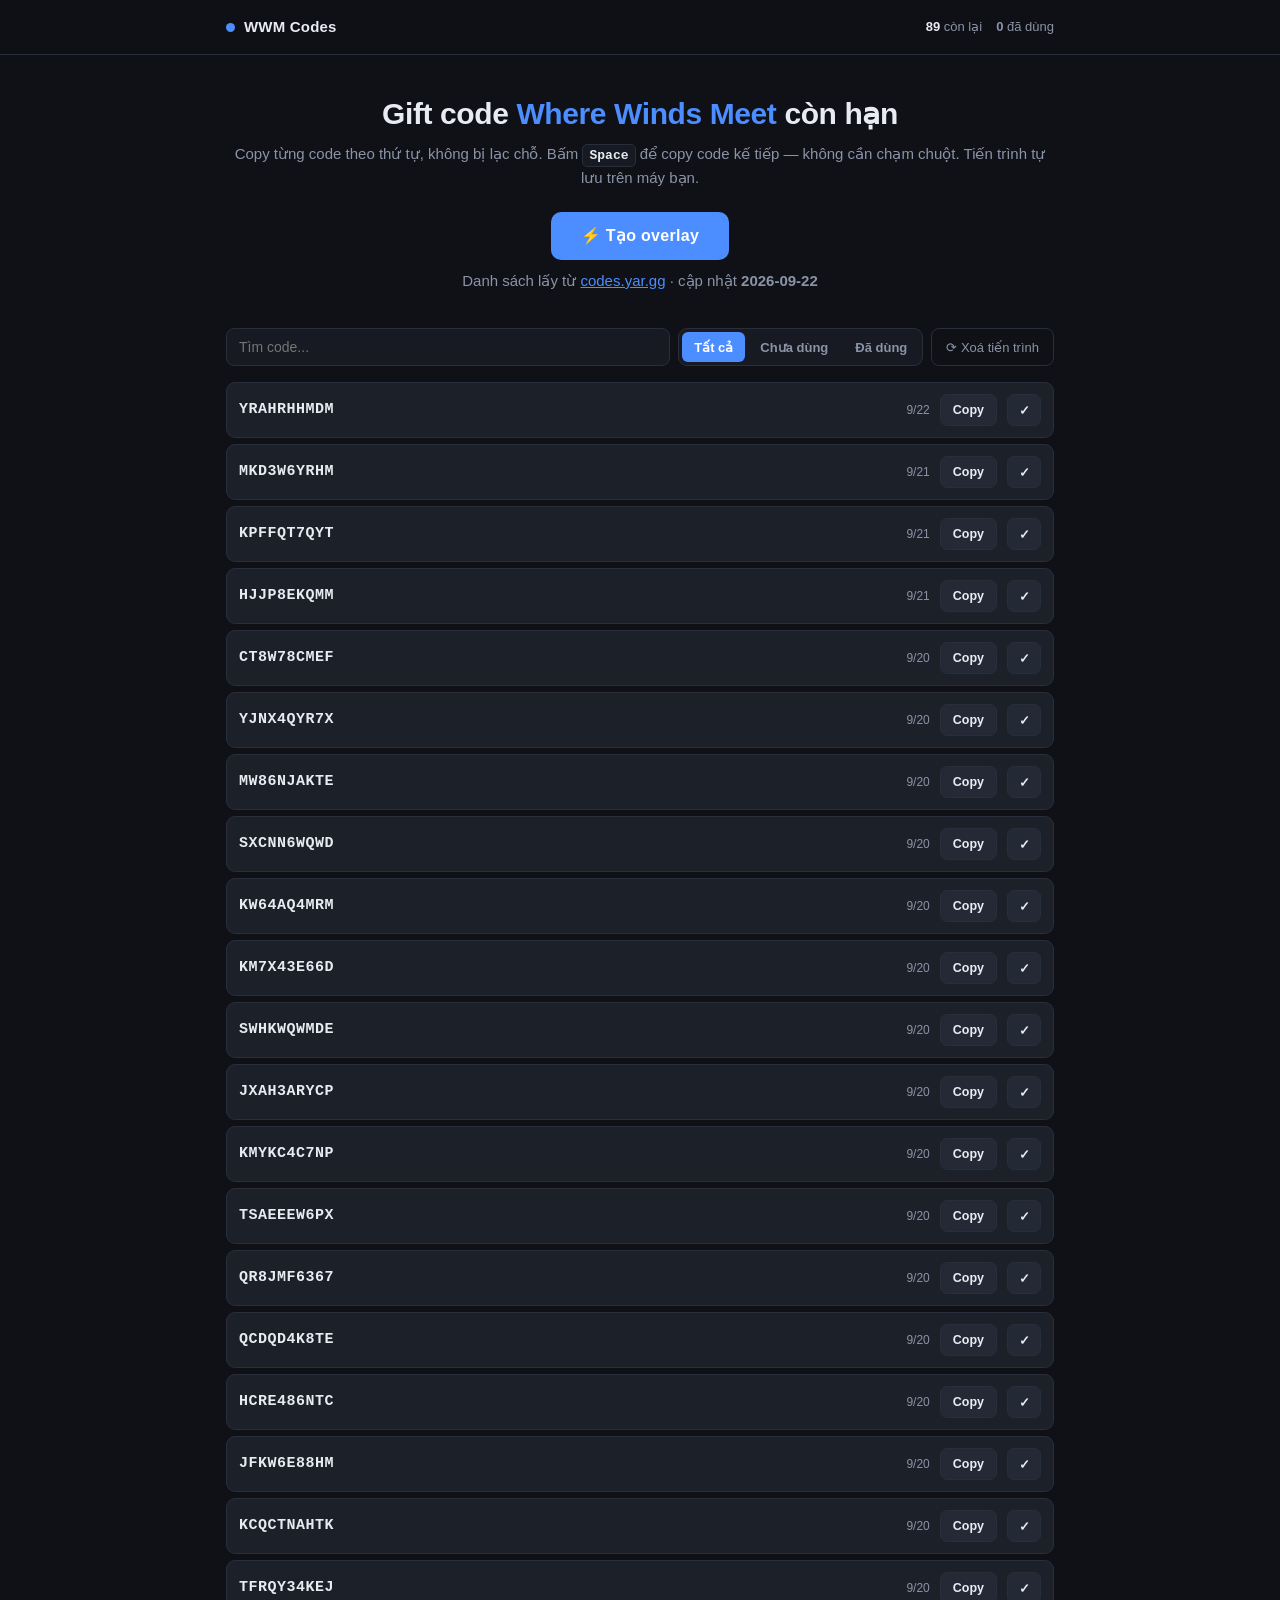
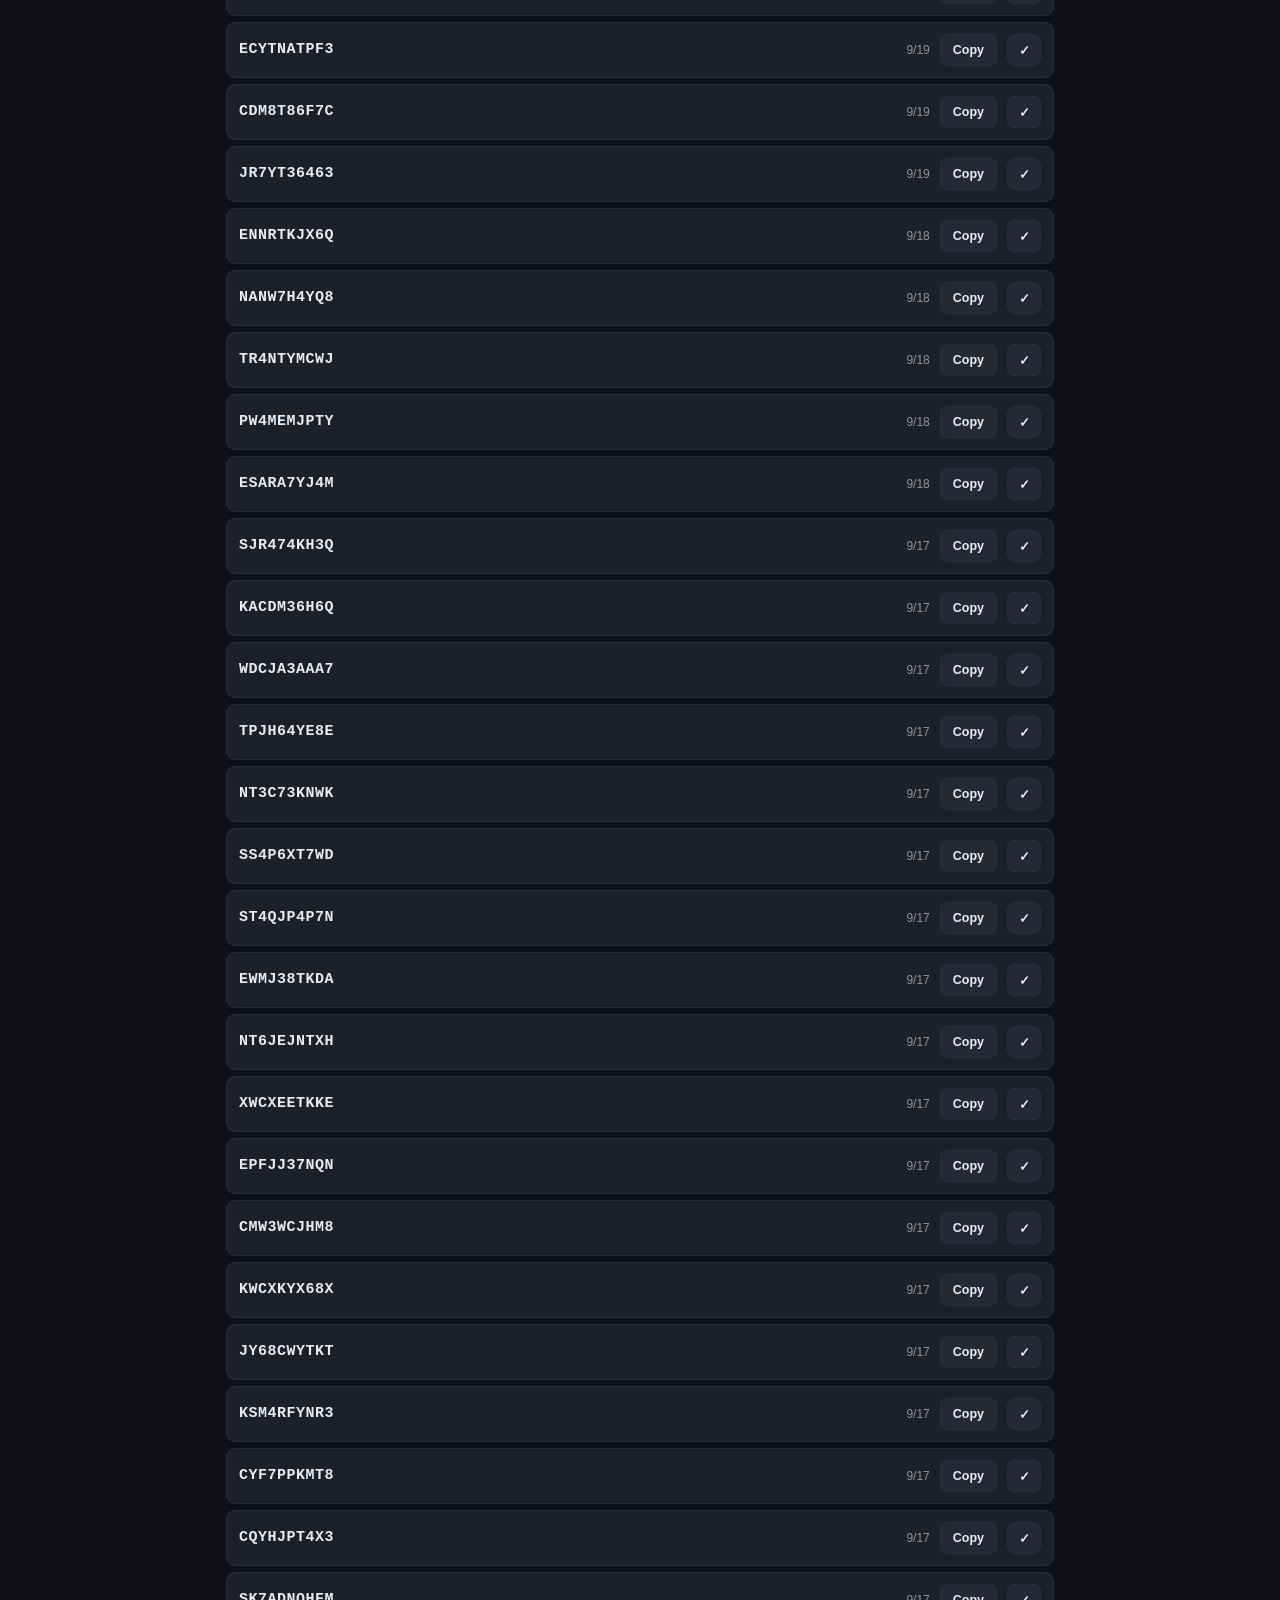
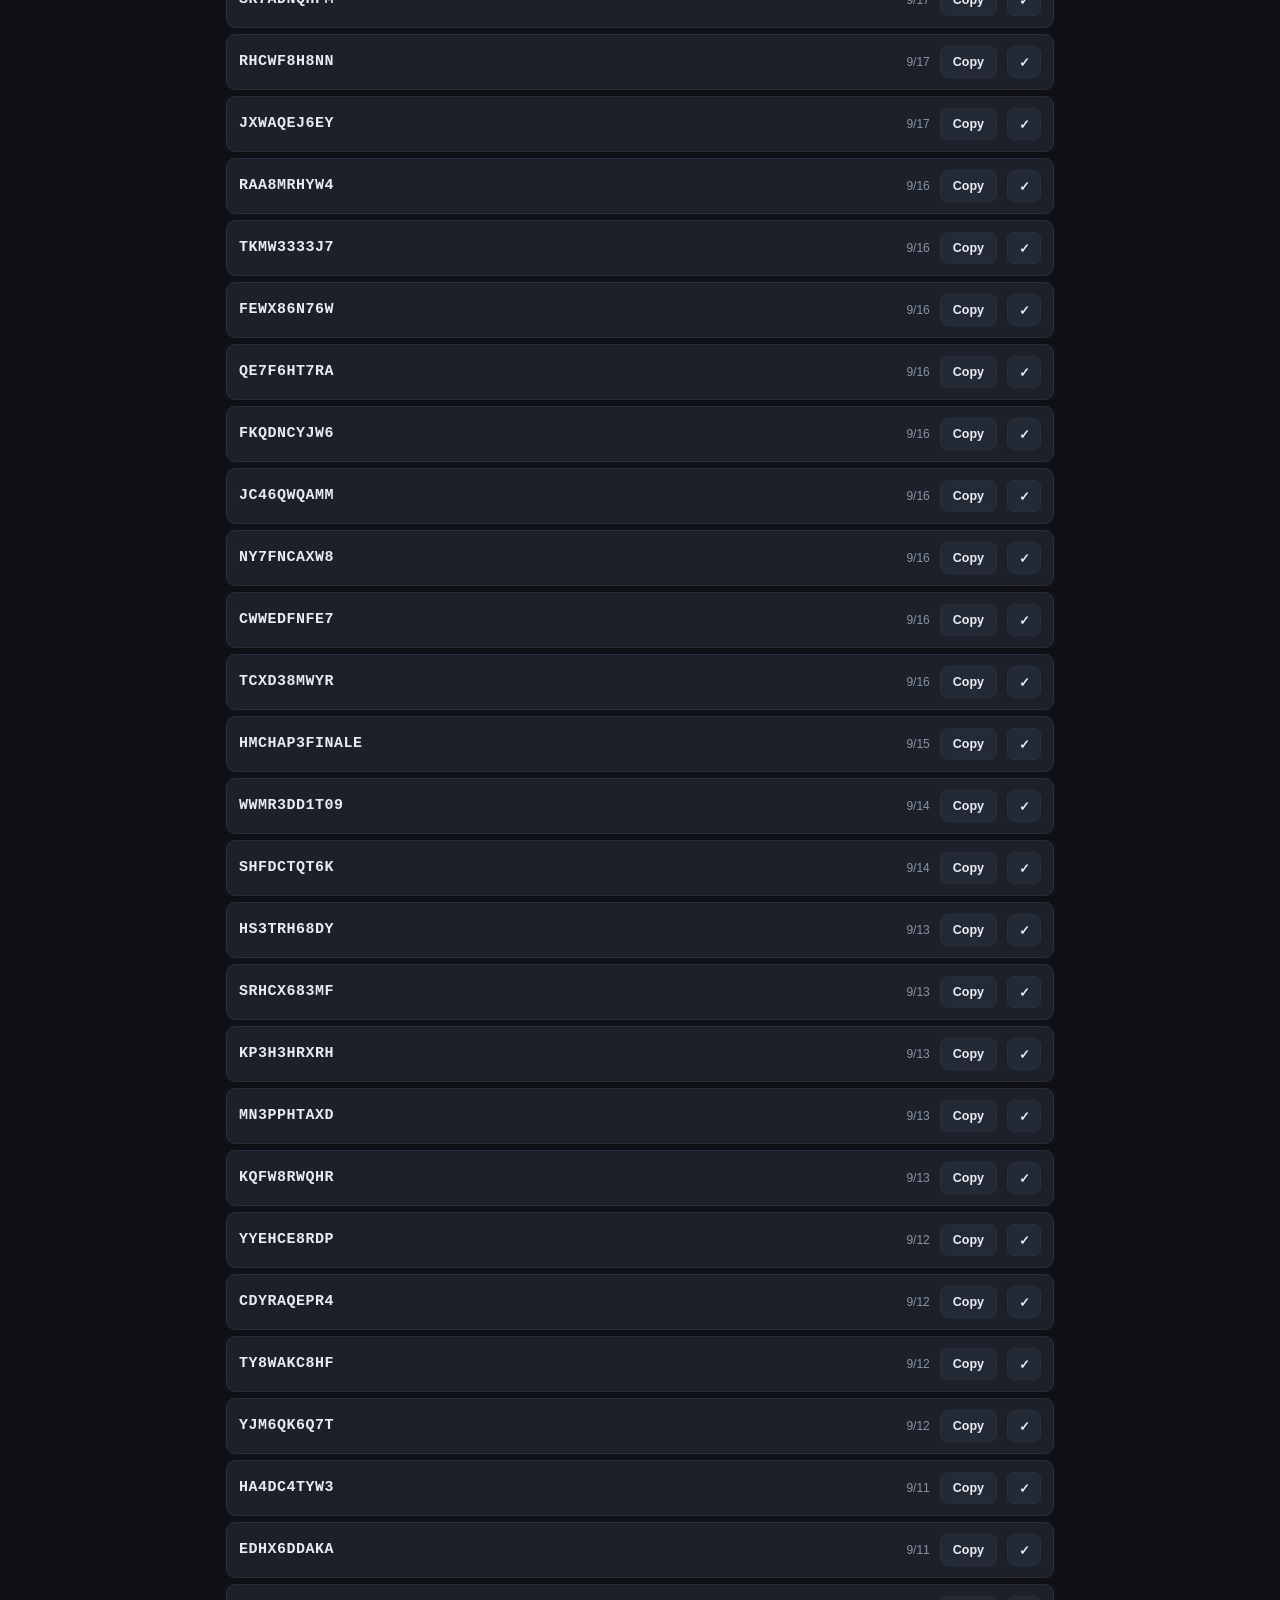
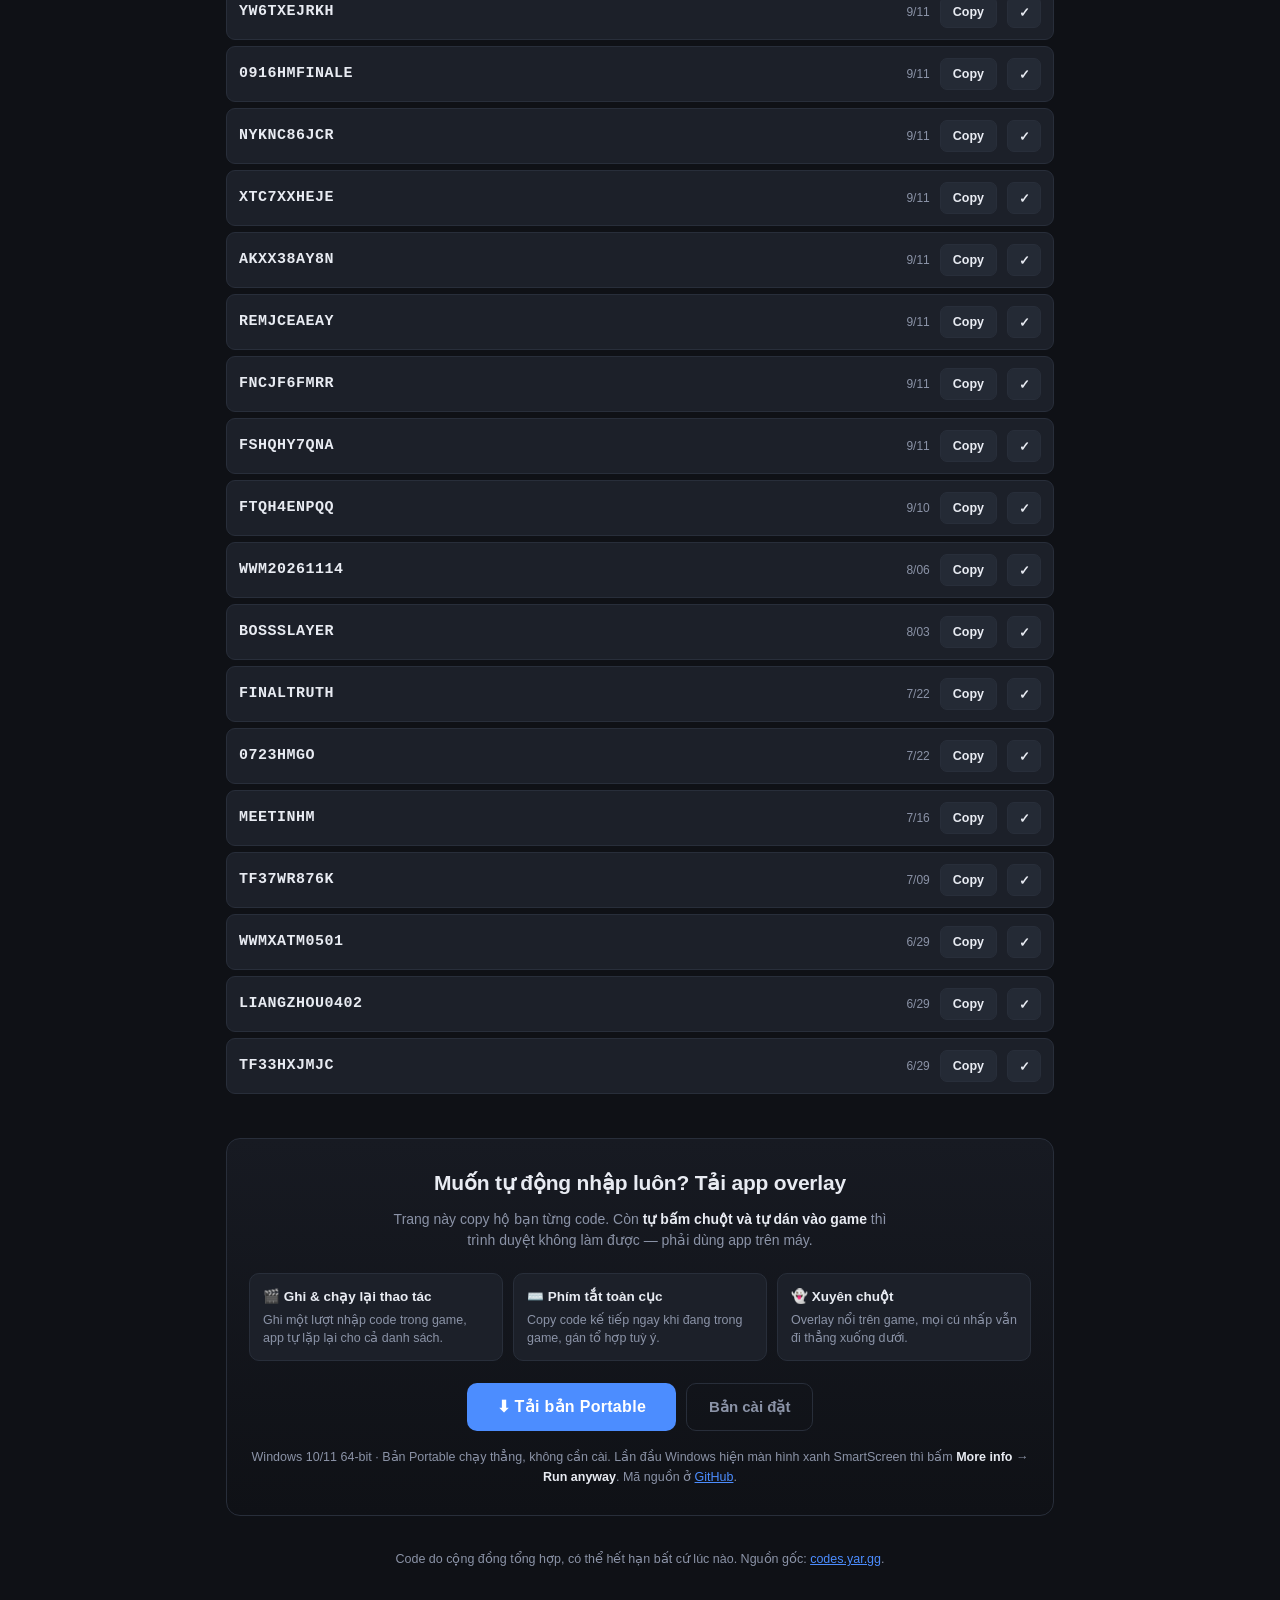
==== index.html @ d2bd4142 "Trang tra cuu gift code WWM + overlay copy tung code - Danh sach 89 code con han, tim kiem va loc th" ====
<!DOCTYPE html>
<html lang="vi">
<head>
<meta charset="UTF-8" />
<meta name="viewport" content="width=device-width, initial-scale=1" />
<title>WWM Codes — Gift code Where Winds Meet còn hạn</title>
<meta name="description" content="Danh sách gift code Where Winds Meet còn hạn. Copy từng code theo thứ tự bằng overlay, tự lưu tiến trình." />
<link rel="stylesheet" href="css/style.css" />
</head>
<body>

<header class="top">
  <div class="wrap top-in">
    <div class="brand">
      <span class="dot"></span>
      <b>WWM Codes</b>
    </div>
    <div class="top-right">
      <span class="stat"><b id="stat-left">0</b> còn lại</span>
      <span class="stat dim"><b id="stat-used">0</b> đã dùng</span>
    </div>
  </div>
</header>

<main class="wrap">

  <section class="hero">
    <h1>Gift code <span>Where Winds Meet</span> còn hạn</h1>
    <p>Copy từng code theo thứ tự, không bị lạc chỗ. Bấm <b class="kbd">Space</b> để copy code kế tiếp — không cần chạm chuột. Tiến trình tự lưu trên máy bạn.</p>
    <button id="btn-start" class="cta">⚡ Tạo overlay</button>
    <p class="src">
      Danh sách lấy từ <a href="https://codes.yar.gg/" target="_blank" rel="noopener noreferrer">codes.yar.gg</a>
      · cập nhật <b id="updated">—</b>
    </p>
  </section>

  <section class="toolbar">
    <input id="search" type="search" placeholder="Tìm code..." autocomplete="off" />
    <div class="tabs" id="tabs">
      <button class="tab on" data-f="all">Tất cả</button>
      <button class="tab" data-f="unused">Chưa dùng</button>
      <button class="tab" data-f="used">Đã dùng</button>
    </div>
    <button id="btn-reset" class="ghost">⟳ Xoá tiến trình</button>
  </section>

  <section id="list" class="list"></section>
  <p id="empty" class="empty hidden">Không có code nào khớp.</p>

  <section class="dl" id="download">
    <h2>Muốn tự động nhập luôn? Tải app overlay</h2>
    <p class="dl-lead">
      Trang này copy hộ bạn từng code. Còn <b>tự bấm chuột và tự dán vào game</b> thì trình duyệt
      không làm được — phải dùng app trên máy.
    </p>

    <div class="dl-grid">
      <div class="dl-feat">
        <b>🎬 Ghi &amp; chạy lại thao tác</b>
        <span>Ghi một lượt nhập code trong game, app tự lặp lại cho cả danh sách.</span>
      </div>
      <div class="dl-feat">
        <b>⌨️ Phím tắt toàn cục</b>
        <span>Copy code kế tiếp ngay khi đang trong game, gán tổ hợp tuỳ ý.</span>
      </div>
      <div class="dl-feat">
        <b>👻 Xuyên chuột</b>
        <span>Overlay nổi trên game, mọi cú nhấp vẫn đi thẳng xuống dưới.</span>
      </div>
    </div>

    <div class="dl-btns">
      <a class="cta" id="dl-portable" href="#" target="_blank" rel="noopener noreferrer">⬇ Tải bản Portable</a>
      <a class="ghost lg" id="dl-setup" href="#" target="_blank" rel="noopener noreferrer">Bản cài đặt</a>
    </div>

    <p class="dl-note">
      Windows 10/11 64-bit · Bản Portable chạy thẳng, không cần cài.
      Lần đầu Windows hiện màn hình xanh SmartScreen thì bấm <b>More info</b> → <b>Run anyway</b>.
      Mã nguồn ở <a id="dl-repo" href="#" target="_blank" rel="noopener noreferrer">GitHub</a>.
    </p>
  </section>

</main>

<footer class="foot wrap">
  <p>Code do cộng đồng tổng hợp, có thể hết hạn bất cứ lúc nào. Nguồn gốc:
    <a href="https://codes.yar.gg/" target="_blank" rel="noopener noreferrer">codes.yar.gg</a>.</p>
</footer>

<!-- Hộp chọn chế độ -->
<div id="picker" class="modal hidden">
  <div class="modal-box">
    <div class="modal-head">
      <b>Tạo overlay</b>
      <button class="x" data-close>✕</button>
    </div>
    <div class="modal-body">
      <button class="pick" id="pick-all">
        <b>Toàn bộ code còn hạn</b>
        <span>Nạp sẵn <i id="pick-n">0</i> code vào overlay, copy lần lượt từ trên xuống.</span>
      </button>
      <button class="pick" id="pick-manual">
        <b>Ô trống — tự nhập</b>
        <span>Dán danh sách code của riêng bạn, mỗi dòng một code.</span>
      </button>
    </div>
  </div>
</div>

<!-- Ô tự nhập -->
<div id="manual" class="modal hidden">
  <div class="modal-box">
    <div class="modal-head">
      <b>Tự nhập code</b>
      <button class="x" data-close>✕</button>
    </div>
    <div class="modal-body">
      <textarea id="manual-input" spellcheck="false"
        placeholder="Mỗi dòng một code.&#10;&#10;Ví dụ:&#10;ABCD1234&#10;WXYZ5678"></textarea>
      <div class="manual-bar">
        <span id="manual-count">0 code</span>
        <button id="manual-go" class="cta sm" disabled>Tạo overlay</button>
      </div>
    </div>
  </div>
</div>

<!-- OVERLAY -->
<div id="overlay" class="overlay hidden">
  <div class="ov-head">
    <span class="ov-title">Overlay</span>
    <span id="ov-progress" class="ov-prog">0 / 0</span>
    <button id="ov-min" class="x" title="Thu gọn">–</button>
    <button id="ov-close" class="x" title="Đóng">✕</button>
  </div>

  <div class="ov-body">
    <button id="ov-current" class="ov-current">
      <span id="ov-code">—</span>
      <small>Bấm để copy và sang code tiếp theo</small>
    </button>

    <div class="ov-track"><div id="ov-fill" class="ov-fill"></div></div>

    <div id="ov-list" class="ov-list"></div>

    <div id="ov-done" class="ov-done hidden">
      <div class="tick">✓</div>
      <b>XONG</b>
      <span>Đã copy hết tất cả các code</span>
    </div>

    <div class="ov-foot">
      <button id="ov-undo" class="ghost sm">↶ Hoàn tác</button>
      <button id="ov-restart" class="ghost sm">⟳ Làm lại</button>
    </div>

    <p class="ov-keys">
      <b>Space</b> copy &amp; sang code sau · <b id="k-undo">Ctrl+Z</b> hoàn tác · <b>Esc</b> đóng
    </p>
  </div>
</div>

<div id="toast" class="toast"></div>

<script src="js/codes-data.js"></script>
<script src="js/app.js"></script>
</body>
</html>
---- css/style.css ----
:root {
  --bg: #0f1116;
  --bg-soft: #171a22;
  --bg-row: #1c2029;
  --line: #282e3a;
  --fg: #e8ebf2;
  --fg-dim: #8b93a7;
  --accent: #4c8dff;
  --accent-soft: rgba(76, 141, 255, 0.15);
  --ok: #35d07f;
  --danger: #ff5f57;
  --radius: 10px;
}

* { box-sizing: border-box; margin: 0; padding: 0; }

body {
  background: var(--bg);
  color: var(--fg);
  font-family: -apple-system, BlinkMacSystemFont, "Segoe UI", Roboto, "Helvetica Neue", Arial, sans-serif;
  font-size: 15px;
  line-height: 1.5;
  -webkit-font-smoothing: antialiased;
  padding-bottom: 60px;
}

.wrap { width: 100%; max-width: 860px; margin: 0 auto; padding: 0 16px; }
.hidden { display: none !important; }
a { color: var(--accent); }

/* ---------- Thanh tren ---------- */

.top {
  position: sticky;
  top: 0;
  z-index: 20;
  background: rgba(15, 17, 22, 0.9);
  backdrop-filter: blur(10px);
  border-bottom: 1px solid var(--line);
}
.top-in { display: flex; align-items: center; justify-content: space-between; height: 54px; gap: 12px; }
.brand { display: flex; align-items: center; gap: 9px; font-size: 15px; letter-spacing: 0.2px; }
.dot { width: 9px; height: 9px; border-radius: 50%; background: var(--accent); flex: 0 0 auto; }
.top-right { display: flex; gap: 14px; font-size: 13px; color: var(--fg-dim); }
.stat b { color: var(--fg); font-variant-numeric: tabular-nums; }
.stat.dim b { color: var(--fg-dim); }

/* ---------- Hero ---------- */

.hero { padding: 40px 0 28px; text-align: center; }
.hero h1 { font-size: 30px; line-height: 1.25; font-weight: 700; letter-spacing: -0.4px; }
.hero h1 span { color: var(--accent); }
.hero p { color: var(--fg-dim); margin-top: 10px; font-size: 15px; }

.cta {
  margin-top: 22px;
  min-height: 48px;
  padding: 0 30px;
  border: none;
  border-radius: var(--radius);
  background: var(--accent);
  color: #fff;
  font-size: 16px;
  font-weight: 700;
  letter-spacing: 0.3px;
  cursor: pointer;
  transition: filter 0.15s ease, transform 0.1s ease;
}
.cta:hover:not(:disabled) { filter: brightness(1.12); }
.cta:active:not(:disabled) { transform: translateY(1px); }
.cta:disabled { background: #2a2f3d; color: #5c6478; cursor: not-allowed; }
.cta.sm { min-height: 38px; padding: 0 18px; font-size: 14px; margin-top: 0; }

.src { margin-top: 16px; font-size: 12.5px; color: var(--fg-dim); }
.src b { color: var(--fg-dim); font-weight: 600; }

/* ---------- Thanh cong cu ---------- */

.toolbar {
  display: flex;
  align-items: center;
  gap: 8px;
  flex-wrap: wrap;
  padding: 8px 0 16px;
}

#search {
  flex: 1 1 180px;
  min-height: 38px;
  padding: 0 12px;
  border: 1px solid var(--line);
  border-radius: 8px;
  background: var(--bg-soft);
  color: var(--fg);
  font-size: 14px;
  outline: none;
}
#search:focus { border-color: var(--accent); }

.tabs { display: flex; gap: 3px; padding: 3px; border: 1px solid var(--line); border-radius: 9px; background: var(--bg-soft); }
.tab {
  min-height: 30px;
  padding: 0 12px;
  border: none;
  border-radius: 6px;
  background: transparent;
  color: var(--fg-dim);
  font-size: 13px;
  font-weight: 600;
  cursor: pointer;
}
.tab:hover { color: var(--fg); }
.tab.on { background: var(--accent); color: #fff; }

button.ghost {
  min-height: 38px;
  padding: 0 14px;
  border: 1px solid var(--line);
  border-radius: 8px;
  background: transparent;
  color: var(--fg-dim);
  font-size: 13px;
  cursor: pointer;
}
button.ghost:hover:not(:disabled) { background: var(--bg-soft); color: var(--fg); }
button.ghost:disabled { opacity: 0.35; cursor: not-allowed; }
button.ghost.sm { min-height: 32px; font-size: 12.5px; flex: 1; }

/* ---------- Danh sach code ---------- */

.list { display: flex; flex-direction: column; gap: 6px; }

.item {
  display: flex;
  align-items: center;
  gap: 10px;
  padding: 11px 12px;
  border: 1px solid var(--line);
  border-radius: 9px;
  background: var(--bg-row);
  transition: border-color 0.15s ease, opacity 0.2s ease;
}
.item:hover { border-color: #3a4353; }
.item.used { opacity: 0.4; }

.item .code {
  flex: 1;
  min-width: 0;
  font-family: ui-monospace, "SF Mono", Menlo, Consolas, monospace;
  font-size: 15px;
  font-weight: 600;
  letter-spacing: 0.5px;
  word-break: break-all;
}
.item.used .code { text-decoration: line-through; }
.item .date { flex: 0 0 auto; font-size: 12px; color: var(--fg-dim); font-variant-numeric: tabular-nums; }

.item button {
  flex: 0 0 auto;
  min-height: 32px;
  padding: 0 12px;
  border: 1px solid var(--line);
  border-radius: 7px;
  background: #242a35;
  color: var(--fg);
  font-size: 12.5px;
  font-weight: 600;
  cursor: pointer;
}
.item button:hover { background: var(--accent); border-color: var(--accent); color: #fff; }
.item .mark { min-width: 34px; padding: 0 8px; }

.empty { text-align: center; color: var(--fg-dim); padding: 30px 0; font-size: 14px; }

.foot { padding: 34px 16px 0; text-align: center; font-size: 12.5px; color: var(--fg-dim); }

/* ---------- Modal ---------- */

.modal {
  position: fixed;
  inset: 0;
  z-index: 60;
  display: flex;
  align-items: center;
  justify-content: center;
  padding: 16px;
  background: rgba(6, 8, 12, 0.75);
}
.modal-box {
  width: 100%;
  max-width: 440px;
  border: 1px solid var(--line);
  border-radius: 12px;
  background: var(--bg-soft);
  box-shadow: 0 20px 50px rgba(0, 0, 0, 0.55);
  overflow: hidden;
}
.modal-head {
  display: flex;
  align-items: center;
  justify-content: space-between;
  padding: 13px 10px 13px 16px;
  border-bottom: 1px solid var(--line);
  font-size: 14px;
}
.modal-body { padding: 14px 16px 16px; display: flex; flex-direction: column; gap: 10px; }

.x {
  width: 30px; height: 30px;
  border: none; border-radius: 7px;
  background: transparent;
  color: var(--fg-dim);
  font-size: 14px;
  cursor: pointer;
}
.x:hover { background: #262b38; color: var(--fg); }

.pick {
  display: flex;
  flex-direction: column;
  gap: 4px;
  padding: 14px;
  border: 1px solid var(--line);
  border-radius: 10px;
  background: var(--bg-row);
  color: var(--fg);
  text-align: left;
  cursor: pointer;
}
.pick:hover { border-color: var(--accent); background: var(--accent-soft); }
.pick b { font-size: 15px; }
.pick span { font-size: 13px; color: var(--fg-dim); line-height: 1.45; }
.pick i { font-style: normal; color: var(--accent); font-weight: 700; }

#manual-input {
  width: 100%;
  min-height: 190px;
  resize: vertical;
  padding: 12px;
  border: 1px solid var(--line);
  border-radius: 9px;
  background: var(--bg);
  color: var(--fg);
  font-family: ui-monospace, "SF Mono", Menlo, Consolas, monospace;
  font-size: 14px;
  line-height: 1.6;
  outline: none;
}
#manual-input:focus { border-color: var(--accent); }
.manual-bar { display: flex; align-items: center; justify-content: space-between; gap: 10px; }
.manual-bar span { font-size: 13px; color: var(--fg-dim); font-variant-numeric: tabular-nums; }

/* ---------- Overlay ---------- */

.overlay {
  position: fixed;
  right: 16px;
  bottom: 16px;
  z-index: 70;
  width: 330px;
  max-width: calc(100vw - 32px);
  max-height: calc(100vh - 32px);
  display: flex;
  flex-direction: column;
  border: 1px solid #3a4353;
  border-radius: 12px;
  background: var(--bg-soft);
  box-shadow: 0 18px 44px rgba(0, 0, 0, 0.6);
  overflow: hidden;
}

.ov-head {
  flex: 0 0 auto;
  display: flex;
  align-items: center;
  gap: 8px;
  padding: 9px 6px 9px 14px;
  border-bottom: 1px solid var(--line);
  background: var(--bg-row);
}
.ov-title { font-size: 13px; font-weight: 700; letter-spacing: 0.3px; }
.ov-prog { flex: 1; text-align: right; font-size: 12px; color: var(--fg-dim); font-variant-numeric: tabular-nums; }

.ov-body { flex: 1; min-height: 0; display: flex; flex-direction: column; gap: 10px; padding: 12px; }
.overlay.mini .ov-body { display: none; }

.ov-current {
  flex: 0 0 auto;
  display: flex;
  flex-direction: column;
  align-items: center;
  gap: 5px;
  padding: 16px 12px;
  border: 1px solid var(--accent);
  border-radius: 10px;
  background: var(--accent-soft);
  color: var(--fg);
  cursor: pointer;
}
.ov-current:hover { background: rgba(76, 141, 255, 0.24); }
.ov-current span {
  font-family: ui-monospace, "SF Mono", Menlo, Consolas, monospace;
  font-size: 21px;
  font-weight: 700;
  letter-spacing: 1px;
  word-break: break-all;
  text-align: center;
}
.ov-current small { font-size: 11.5px; color: var(--fg-dim); }
.ov-current.flash { animation: flash 0.45s ease; }
@keyframes flash {
  0% { background: var(--ok); border-color: var(--ok); }
  100% { background: var(--accent-soft); border-color: var(--accent); }
}

.ov-track { flex: 0 0 auto; height: 3px; border-radius: 2px; background: var(--line); overflow: hidden; }
.ov-fill { height: 100%; width: 0; background: var(--accent); transition: width 0.25s ease; }

.ov-list {
  flex: 1;
  min-height: 60px;
  max-height: 210px;
  overflow-y: auto;
  display: flex;
  flex-direction: column;
  gap: 3px;
}
.ov-list::-webkit-scrollbar { width: 8px; }
.ov-list::-webkit-scrollbar-thumb { background: #2f3543; border-radius: 4px; }

.ov-row {
  display: flex;
  align-items: center;
  gap: 8px;
  padding: 6px 8px;
  border: 1px solid transparent;
  border-radius: 6px;
  background: var(--bg-row);
  font-family: ui-monospace, "SF Mono", Menlo, Consolas, monospace;
  font-size: 12px;
  cursor: pointer;
}
.ov-row .n { color: var(--fg-dim); min-width: 22px; text-align: right; font-size: 10.5px; }
.ov-row .t { flex: 1; min-width: 0; overflow: hidden; text-overflow: ellipsis; white-space: nowrap; }
.ov-row[data-s="next"] { border-color: var(--accent); background: var(--accent-soft); }
.ov-row[data-s="recent"] { opacity: 0.4; }
.ov-row[data-s="old"] { opacity: 0.15; }
.ov-row[data-s="recent"]:hover, .ov-row[data-s="old"]:hover { opacity: 0.85; }

.ov-done {
  flex: 0 0 auto;
  display: flex;
  flex-direction: column;
  align-items: center;
  gap: 3px;
  padding: 14px;
  border: 1px solid rgba(53, 208, 127, 0.4);
  border-radius: 10px;
  background: rgba(53, 208, 127, 0.1);
}
.ov-done .tick {
  width: 32px; height: 32px;
  display: grid; place-items: center;
  border-radius: 50%;
  background: var(--ok);
  color: #0d1117;
  font-size: 19px;
  font-weight: 800;
}
.ov-done b { color: var(--ok); font-size: 16px; letter-spacing: 2px; }
.ov-done span { font-size: 11.5px; color: var(--fg-dim); }

.ov-foot { flex: 0 0 auto; display: flex; gap: 6px; }

/* ---------- Toast ---------- */

.toast {
  position: fixed;
  left: 50%;
  bottom: 24px;
  transform: translate(-50%, 8px);
  z-index: 90;
  padding: 9px 16px;
  border-radius: 20px;
  background: var(--ok);
  color: #0d1117;
  font-size: 13px;
  font-weight: 700;
  opacity: 0;
  pointer-events: none;
  transition: opacity 0.18s ease, transform 0.18s ease;
  max-width: 80vw;
}
.toast.show { opacity: 1; transform: translate(-50%, 0); }

/* ---------- Man hinh hep ---------- */

@media (max-width: 600px) {
  .hero { padding: 30px 0 22px; }
  .hero h1 { font-size: 24px; }
  .toolbar { gap: 6px; }
  #search { flex: 1 1 100%; }
  #btn-reset { flex: 0 0 auto; }
  .tabs { flex: 1; }
  .tab { flex: 1; }
  .overlay { right: 8px; left: 8px; bottom: 8px; width: auto; }
  .item .date { display: none; }
}

/* ---------- Muc tai app ---------- */

.dl {
  margin-top: 44px;
  padding: 28px 22px;
  border: 1px solid var(--line);
  border-radius: 14px;
  background: linear-gradient(180deg, var(--bg-soft), var(--bg));
  text-align: center;
}
.dl h2 { font-size: 21px; font-weight: 700; letter-spacing: -0.2px; }
.dl-lead { margin: 10px auto 0; max-width: 520px; font-size: 14px; color: var(--fg-dim); }
.dl-lead b { color: var(--fg); }

.dl-grid {
  display: grid;
  grid-template-columns: repeat(auto-fit, minmax(190px, 1fr));
  gap: 10px;
  margin: 22px 0;
  text-align: left;
}
.dl-feat {
  display: flex;
  flex-direction: column;
  gap: 4px;
  padding: 13px;
  border: 1px solid var(--line);
  border-radius: 10px;
  background: var(--bg-row);
}
.dl-feat b { font-size: 13.5px; }
.dl-feat span { font-size: 12.5px; color: var(--fg-dim); line-height: 1.45; }

.dl-btns { display: flex; gap: 10px; justify-content: center; flex-wrap: wrap; }
.dl-btns .cta { margin-top: 0; display: inline-flex; align-items: center; text-decoration: none; }
a.ghost.lg {
  display: inline-flex;
  align-items: center;
  min-height: 48px;
  padding: 0 22px;
  border: 1px solid var(--line);
  border-radius: var(--radius);
  color: var(--fg-dim);
  font-size: 15px;
  font-weight: 600;
  text-decoration: none;
}
a.ghost.lg:hover { background: var(--bg-soft); color: var(--fg); }

.dl-note { margin-top: 16px; font-size: 12.5px; color: var(--fg-dim); line-height: 1.6; }
.dl-note b { color: var(--fg); font-weight: 600; }

@media (max-width: 600px) {
  .dl { padding: 22px 16px; }
  .dl h2 { font-size: 18px; }
  .dl-btns .cta, a.ghost.lg { width: 100%; justify-content: center; }
}

/* ---------- Goi y phim tat ---------- */

.ov-keys {
  flex: 0 0 auto;
  margin-top: 2px;
  text-align: center;
  font-size: 10.5px;
  line-height: 1.6;
  color: var(--fg-dim);
}
.ov-keys b {
  display: inline-block;
  padding: 1px 5px;
  margin: 0 1px;
  border: 1px solid var(--line);
  border-radius: 4px;
  background: var(--bg-row);
  color: var(--fg);
  font-family: ui-monospace, "SF Mono", Menlo, Consolas, monospace;
  font-size: 10px;
  font-weight: 600;
}

b.kbd {
  display: inline-block;
  padding: 1px 6px;
  border: 1px solid var(--line);
  border-radius: 5px;
  background: var(--bg-soft);
  color: var(--fg);
  font-family: ui-monospace, "SF Mono", Menlo, Consolas, monospace;
  font-size: 13px;
  font-weight: 600;
}
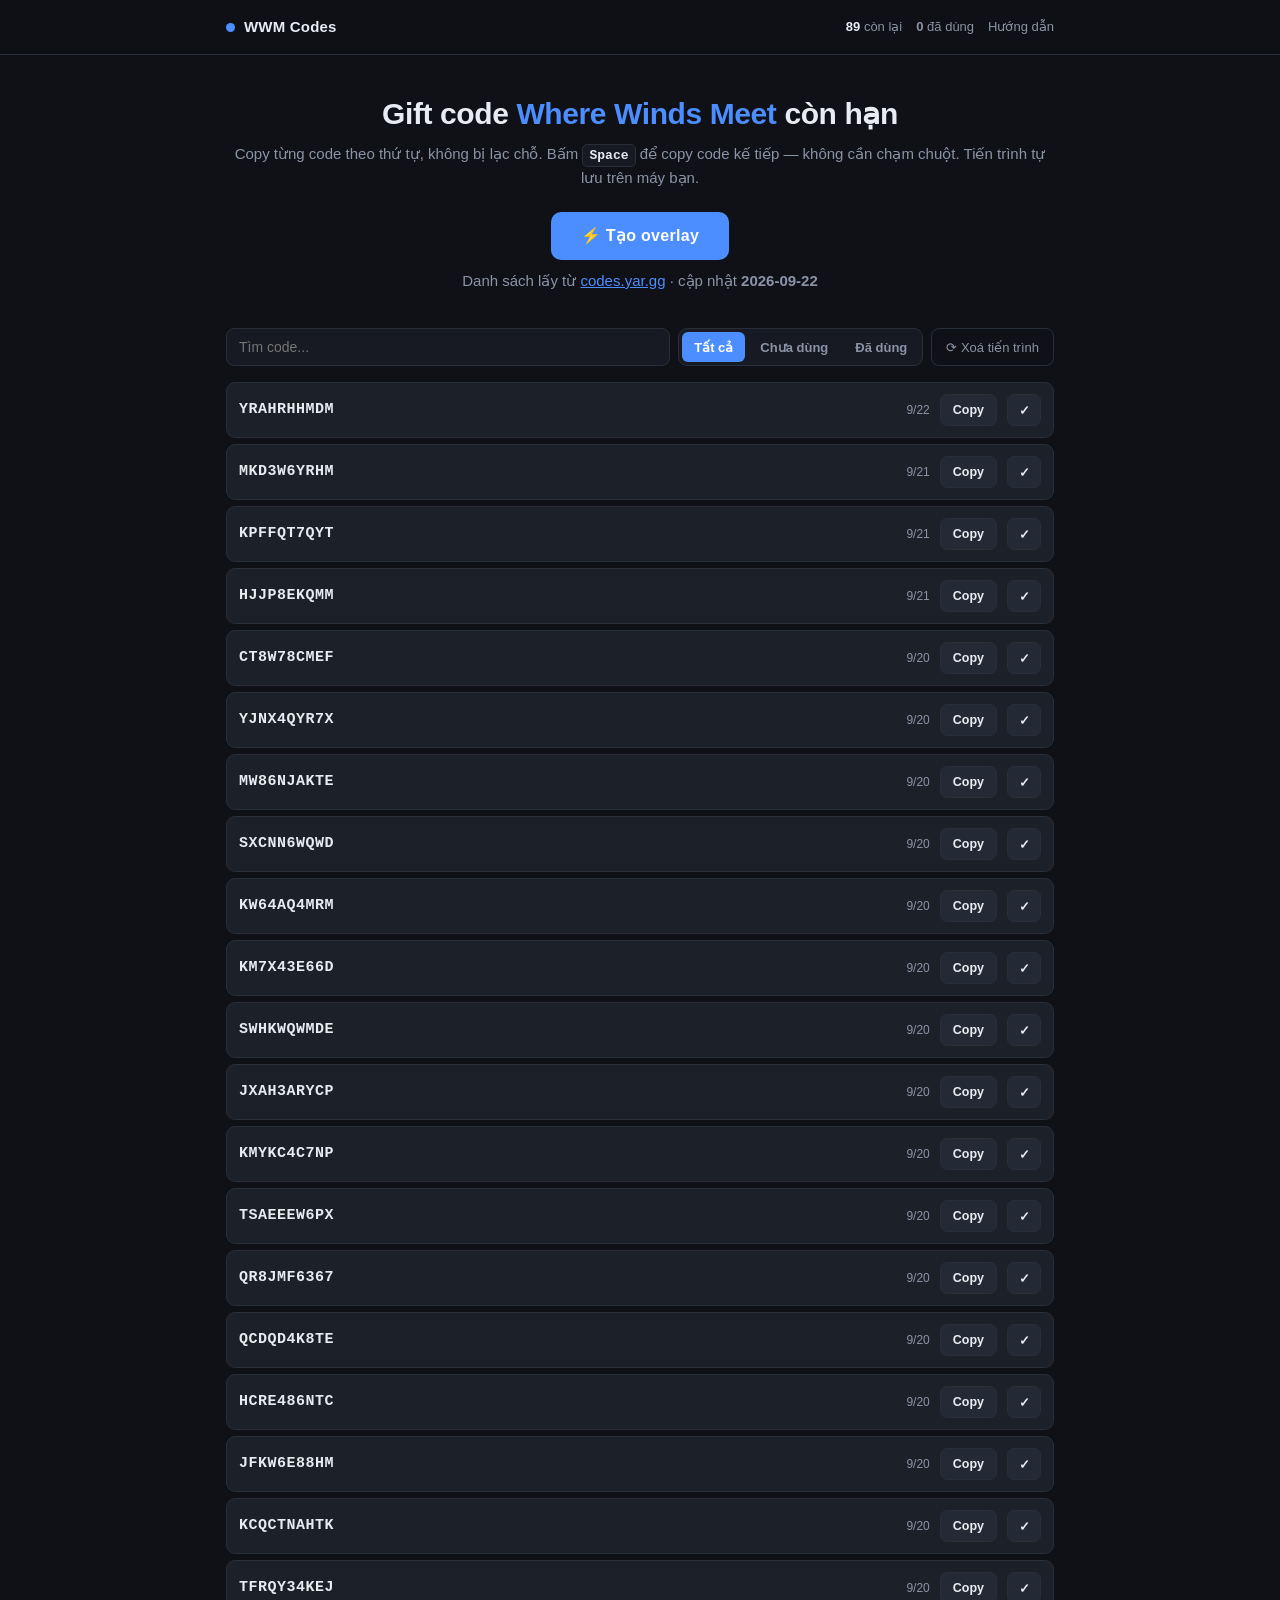
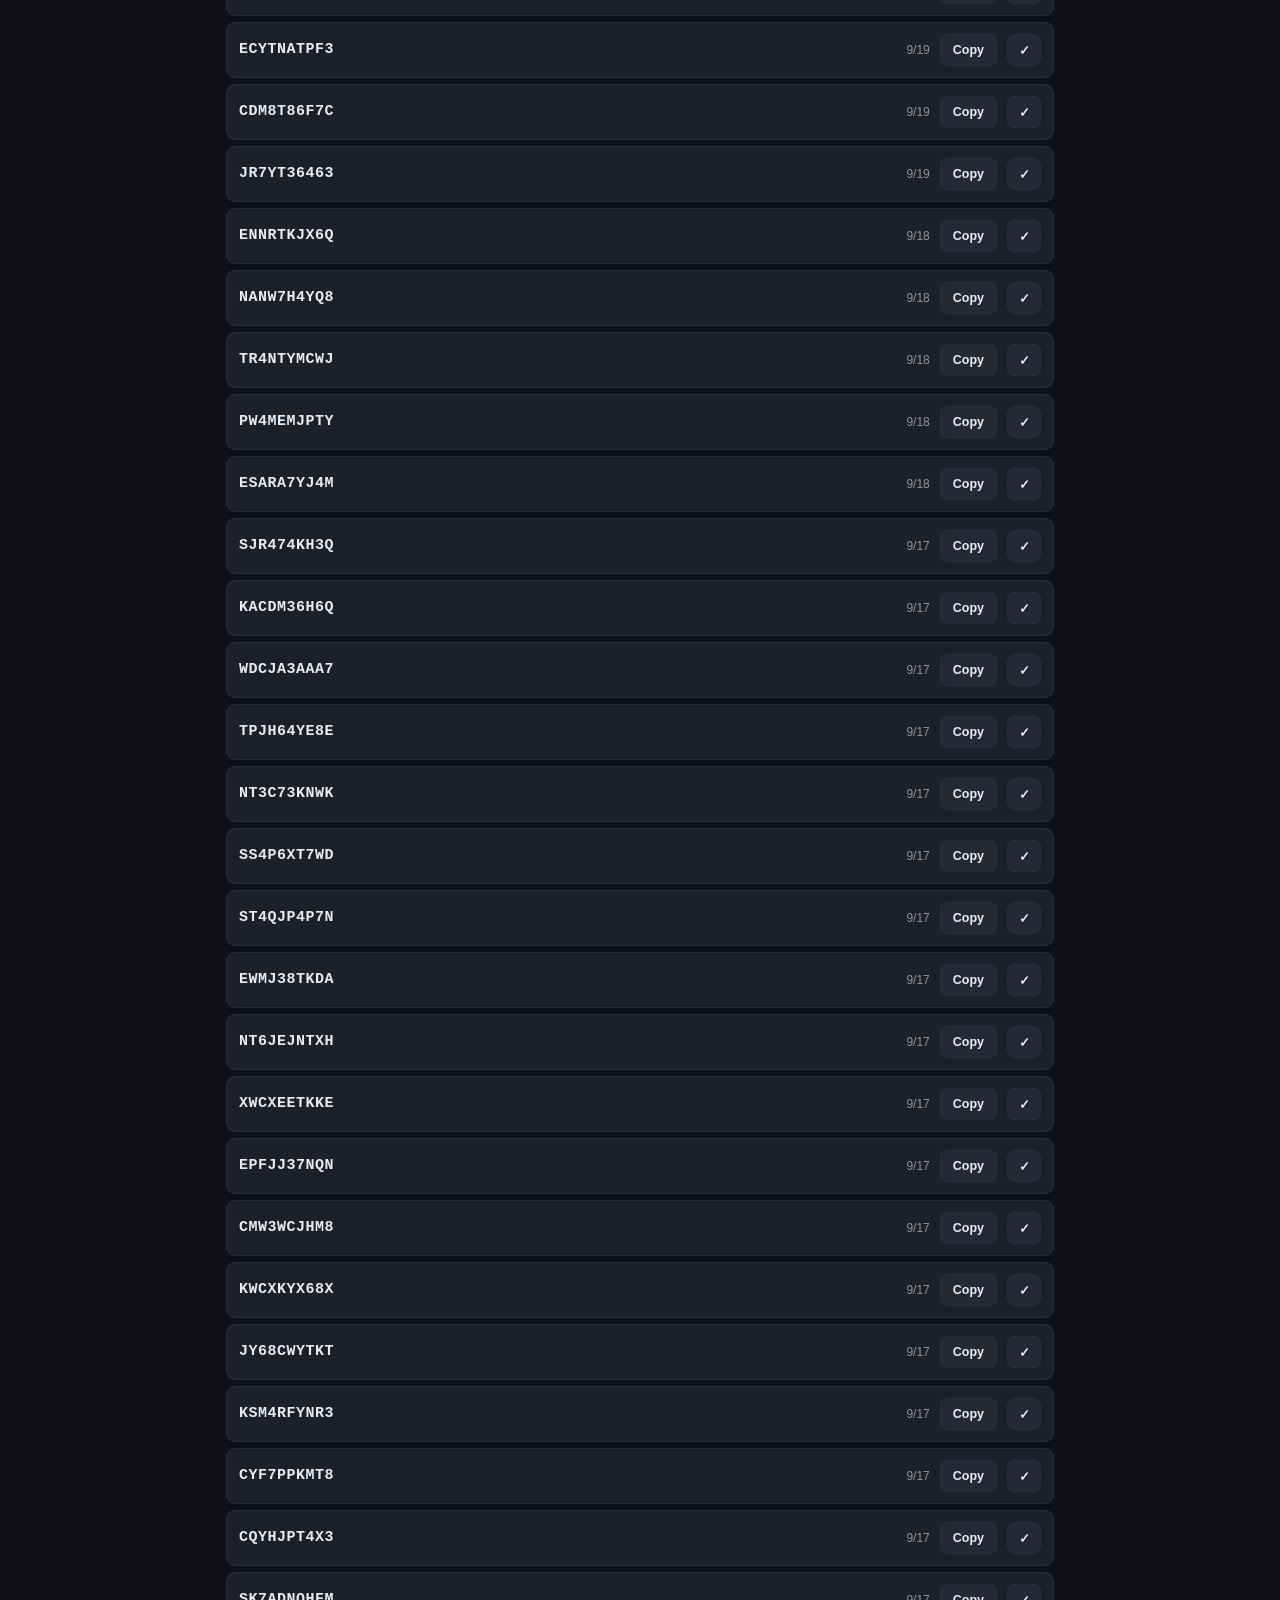
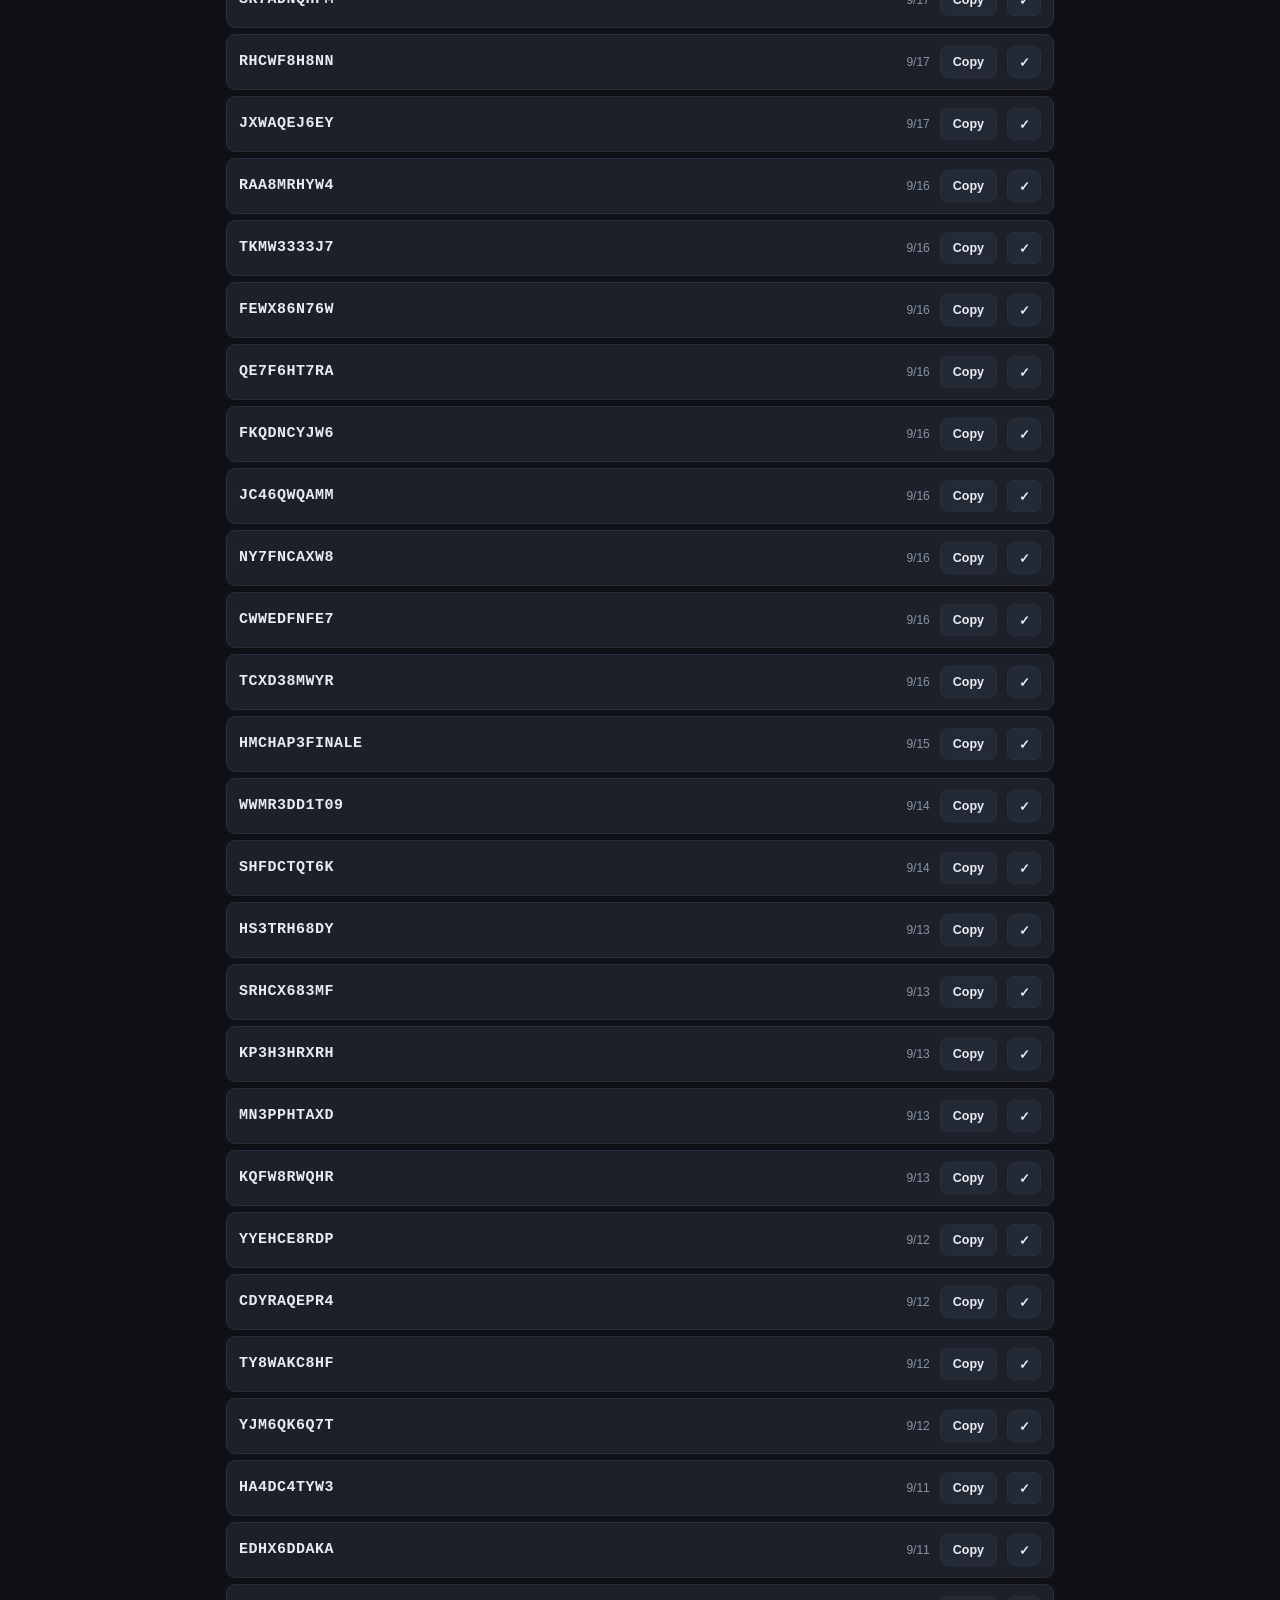
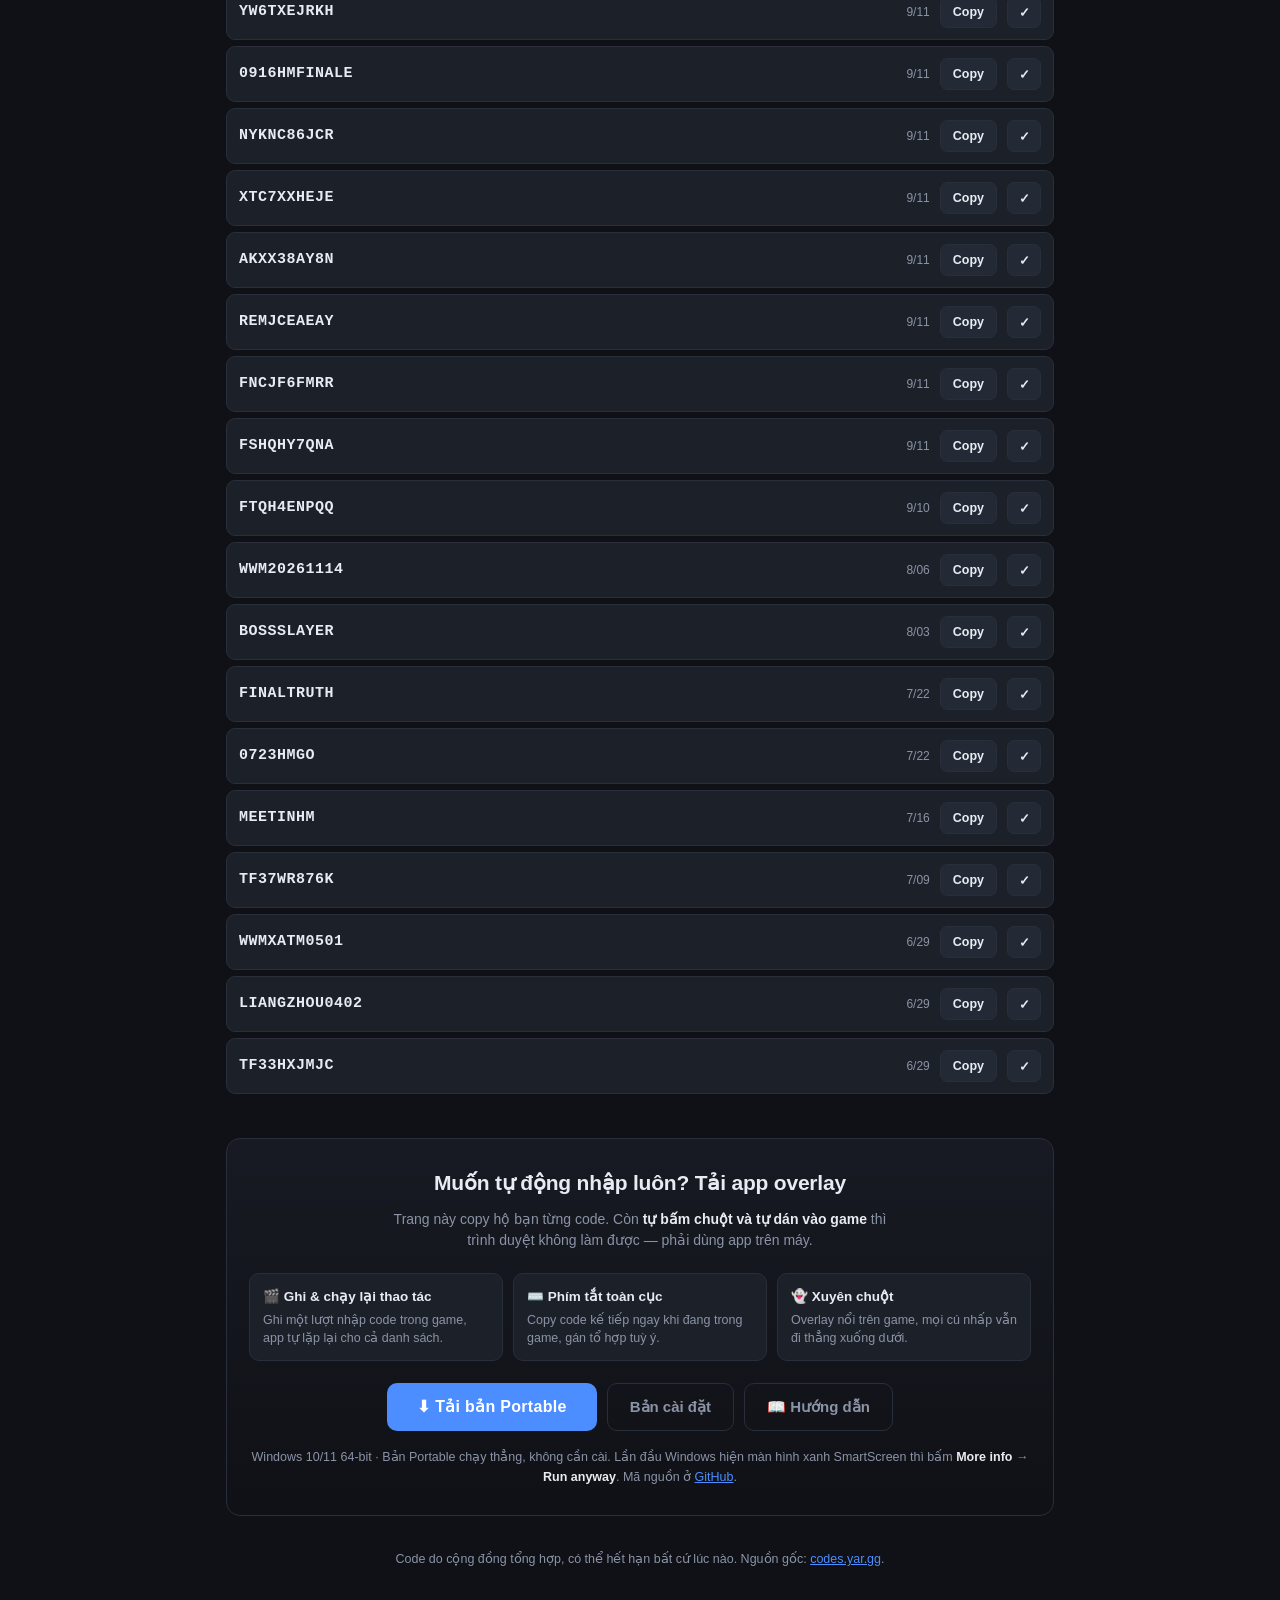
==== commit fecbcecf: "Them trang huong dan su dung co anh chup da chu thich - 6 hinh chup that tu app va website, tu ve mu" ====
--- a/index.html
+++ b/index.html
@@ -18,6 +18,7 @@
     <div class="top-right">
       <span class="stat"><b id="stat-left">0</b> còn lại</span>
       <span class="stat dim"><b id="stat-used">0</b> đã dùng</span>
+      <a href="huong-dan.html" class="top-link">Hướng dẫn</a>
     </div>
   </div>
 </header>
@@ -72,6 +73,7 @@
     <div class="dl-btns">
       <a class="cta" id="dl-portable" href="#" target="_blank" rel="noopener noreferrer">⬇ Tải bản Portable</a>
       <a class="ghost lg" id="dl-setup" href="#" target="_blank" rel="noopener noreferrer">Bản cài đặt</a>
+      <a class="ghost lg" href="huong-dan.html">📖 Hướng dẫn</a>
     </div>
 
     <p class="dl-note">
--- a/css/style.css
+++ b/css/style.css
@@ -499,3 +499,182 @@
   font-size: 13px;
   font-weight: 600;
 }
+
+/* ---------- Trang huong dan ---------- */
+
+.guide { max-width: 760px; }
+
+.g-hero { padding: 36px 0 20px; }
+.g-hero h1 { font-size: 27px; font-weight: 700; letter-spacing: -0.3px; line-height: 1.25; }
+.g-hero p { margin-top: 10px; color: var(--fg-dim); font-size: 15px; }
+.g-need { padding: 10px 13px; border: 1px solid var(--line); border-radius: 9px; background: var(--bg-soft); }
+.g-need b { color: var(--fg); }
+
+.g-toc {
+  display: flex;
+  flex-wrap: wrap;
+  gap: 6px;
+  padding: 14px 0 6px;
+  border-top: 1px solid var(--line);
+  margin-top: 18px;
+}
+.g-toc a {
+  padding: 6px 11px;
+  border: 1px solid var(--line);
+  border-radius: 20px;
+  background: var(--bg-soft);
+  color: var(--fg-dim);
+  font-size: 13px;
+  text-decoration: none;
+}
+.g-toc a:hover { border-color: var(--accent); color: var(--fg); }
+
+.g-step { padding: 34px 0; border-bottom: 1px solid var(--line); scroll-margin-top: 70px; }
+.g-step h2 {
+  display: flex;
+  align-items: center;
+  gap: 11px;
+  font-size: 21px;
+  font-weight: 700;
+  letter-spacing: -0.2px;
+  line-height: 1.3;
+}
+.g-num {
+  flex: 0 0 auto;
+  width: 32px; height: 32px;
+  display: grid; place-items: center;
+  border-radius: 50%;
+  background: var(--accent);
+  color: #fff;
+  font-size: 16px;
+  font-weight: 800;
+}
+.g-step h3 { margin-top: 20px; font-size: 16px; font-weight: 700; }
+.g-step p { margin-top: 11px; font-size: 15px; line-height: 1.65; }
+.g-step ol, .g-step ul { margin: 11px 0 0 20px; }
+.g-step li { margin-top: 7px; font-size: 15px; line-height: 1.6; }
+.g-sub { margin-top: 8px; }
+
+.g-step figure {
+  margin: 18px 0 4px;
+  padding: 10px;
+  border: 1px solid var(--line);
+  border-radius: 12px;
+  background: #0b0d12;
+}
+.g-step figure img { width: 100%; height: auto; display: block; border-radius: 7px; }
+
+.g-box {
+  margin-top: 16px;
+  padding: 14px 16px;
+  border: 1px solid var(--line);
+  border-left: 3px solid var(--accent);
+  border-radius: 9px;
+  background: var(--bg-soft);
+}
+.g-box b { font-size: 15px; }
+.g-box p { margin-top: 7px; font-size: 14px; color: var(--fg-dim); line-height: 1.6; }
+.g-box p b { color: var(--fg); font-size: 14px; }
+.g-box.warn { border-left-color: #ffb340; }
+.g-box.danger { border-left-color: var(--danger); }
+
+.g-note { font-size: 13.5px; color: var(--fg-dim); }
+.g-ok { color: var(--ok); font-weight: 600; }
+.g-ok b { color: var(--ok); }
+
+.g-ol li { margin-top: 10px; }
+
+kbd {
+  display: inline-block;
+  padding: 1px 6px;
+  border: 1px solid var(--line);
+  border-bottom-width: 2px;
+  border-radius: 5px;
+  background: var(--bg-row);
+  color: var(--fg);
+  font-family: ui-monospace, "SF Mono", Menlo, Consolas, monospace;
+  font-size: 12.5px;
+  font-weight: 600;
+  white-space: nowrap;
+}
+
+.g-tbl { width: 100%; margin-top: 12px; border-collapse: collapse; font-size: 14px; }
+.g-tbl td, .g-tbl th { padding: 9px 10px; border: 1px solid var(--line); text-align: left; vertical-align: top; line-height: 1.55; }
+.g-tbl th { background: var(--bg-soft); font-size: 13px; color: var(--fg-dim); font-weight: 700; }
+.g-tbl.wide td:first-child { width: 34%; font-weight: 600; }
+
+/* Minh hoa man hinh SmartScreen - ve tay, khong phai anh chup */
+.g-mock {
+  margin-top: 16px;
+  padding: 16px;
+  border: 1px dashed #3a4353;
+  border-radius: 12px;
+  background: var(--bg-soft);
+}
+.g-mock-tag {
+  display: inline-block;
+  margin-bottom: 12px;
+  padding: 3px 9px;
+  border-radius: 12px;
+  background: #2a3140;
+  color: var(--fg-dim);
+  font-size: 11px;
+  font-weight: 700;
+  letter-spacing: 0.3px;
+}
+.g-mock-card {
+  padding: 20px;
+  border-radius: 8px;
+  background: #0067b8;
+  color: #fff;
+}
+.g-mock-card b { font-size: 18px; font-weight: 600; }
+.g-mock-card p { margin-top: 10px; font-size: 13.5px; line-height: 1.55; opacity: 0.95; }
+.g-mock-link {
+  display: inline-block;
+  margin-top: 14px;
+  font-size: 13.5px;
+  text-decoration: underline;
+  opacity: 0.9;
+}
+.g-mock-btns { margin-top: 18px; display: flex; justify-content: flex-end; }
+.g-mock-btn {
+  padding: 7px 22px;
+  border: 1px solid rgba(255,255,255,.7);
+  font-size: 13.5px;
+}
+.g-mock-steps { margin-top: 14px; display: flex; flex-direction: column; gap: 8px; }
+.g-mock-steps div {
+  display: flex;
+  align-items: flex-start;
+  gap: 9px;
+  font-size: 14px;
+  line-height: 1.55;
+}
+.g-mock-steps b:first-child {
+  flex: 0 0 auto;
+  width: 21px; height: 21px;
+  display: grid; place-items: center;
+  border-radius: 50%;
+  background: #ffb340;
+  color: #12141a;
+  font-size: 12px;
+  font-weight: 800;
+}
+
+.g-end { padding: 34px 0 10px; text-align: center; }
+.g-end p { color: var(--fg-dim); font-size: 14px; }
+.g-end .cta { display: inline-flex; align-items: center; text-decoration: none; }
+
+@media (max-width: 600px) {
+  .g-hero h1 { font-size: 22px; }
+  .g-step h2 { font-size: 18px; }
+  .g-step figure { padding: 6px; }
+  .g-tbl { font-size: 13px; }
+  .g-tbl.wide td:first-child { width: 40%; }
+  .g-tbl td, .g-tbl th { padding: 7px 8px; }
+}
+
+.top-link { color: var(--fg-dim); text-decoration: none; font-size: 13px; }
+.top-link:hover { color: var(--accent); }
+@media (max-width: 600px) { .top-right .stat.dim { display: none; } }
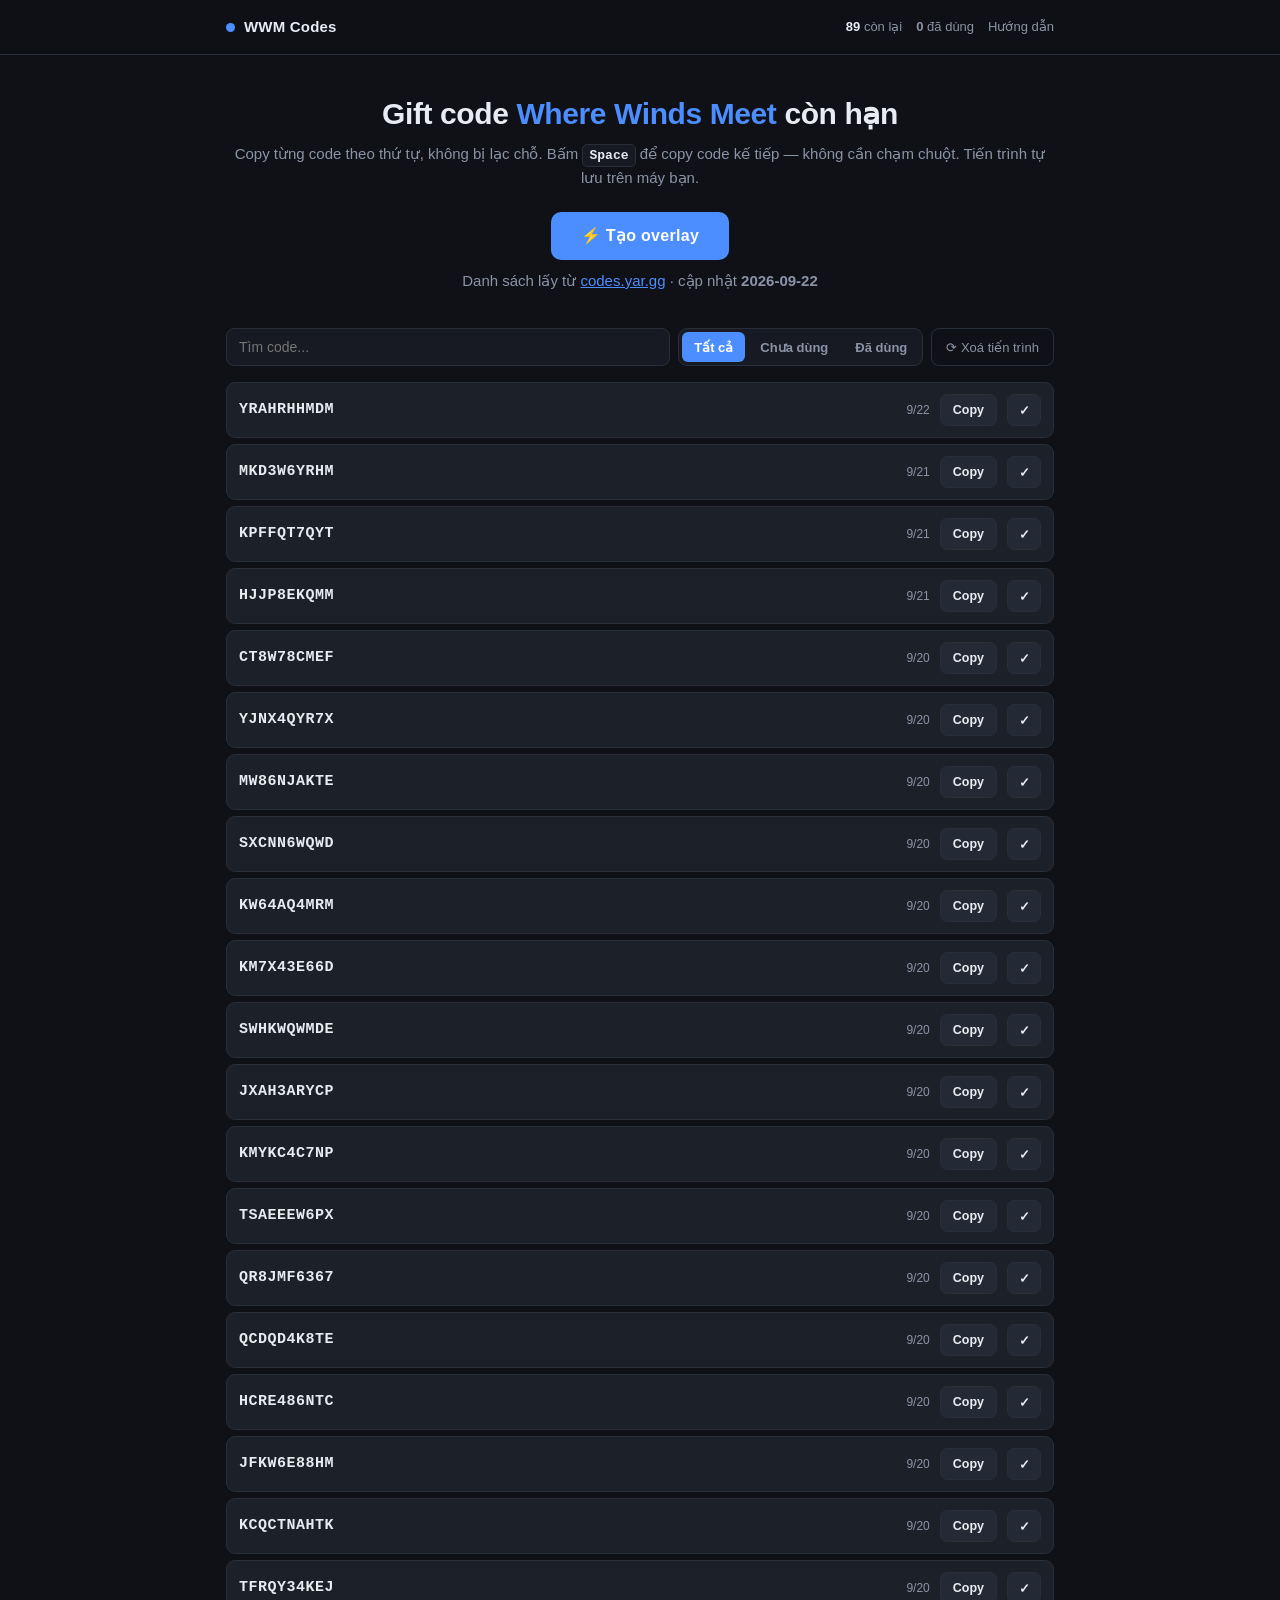
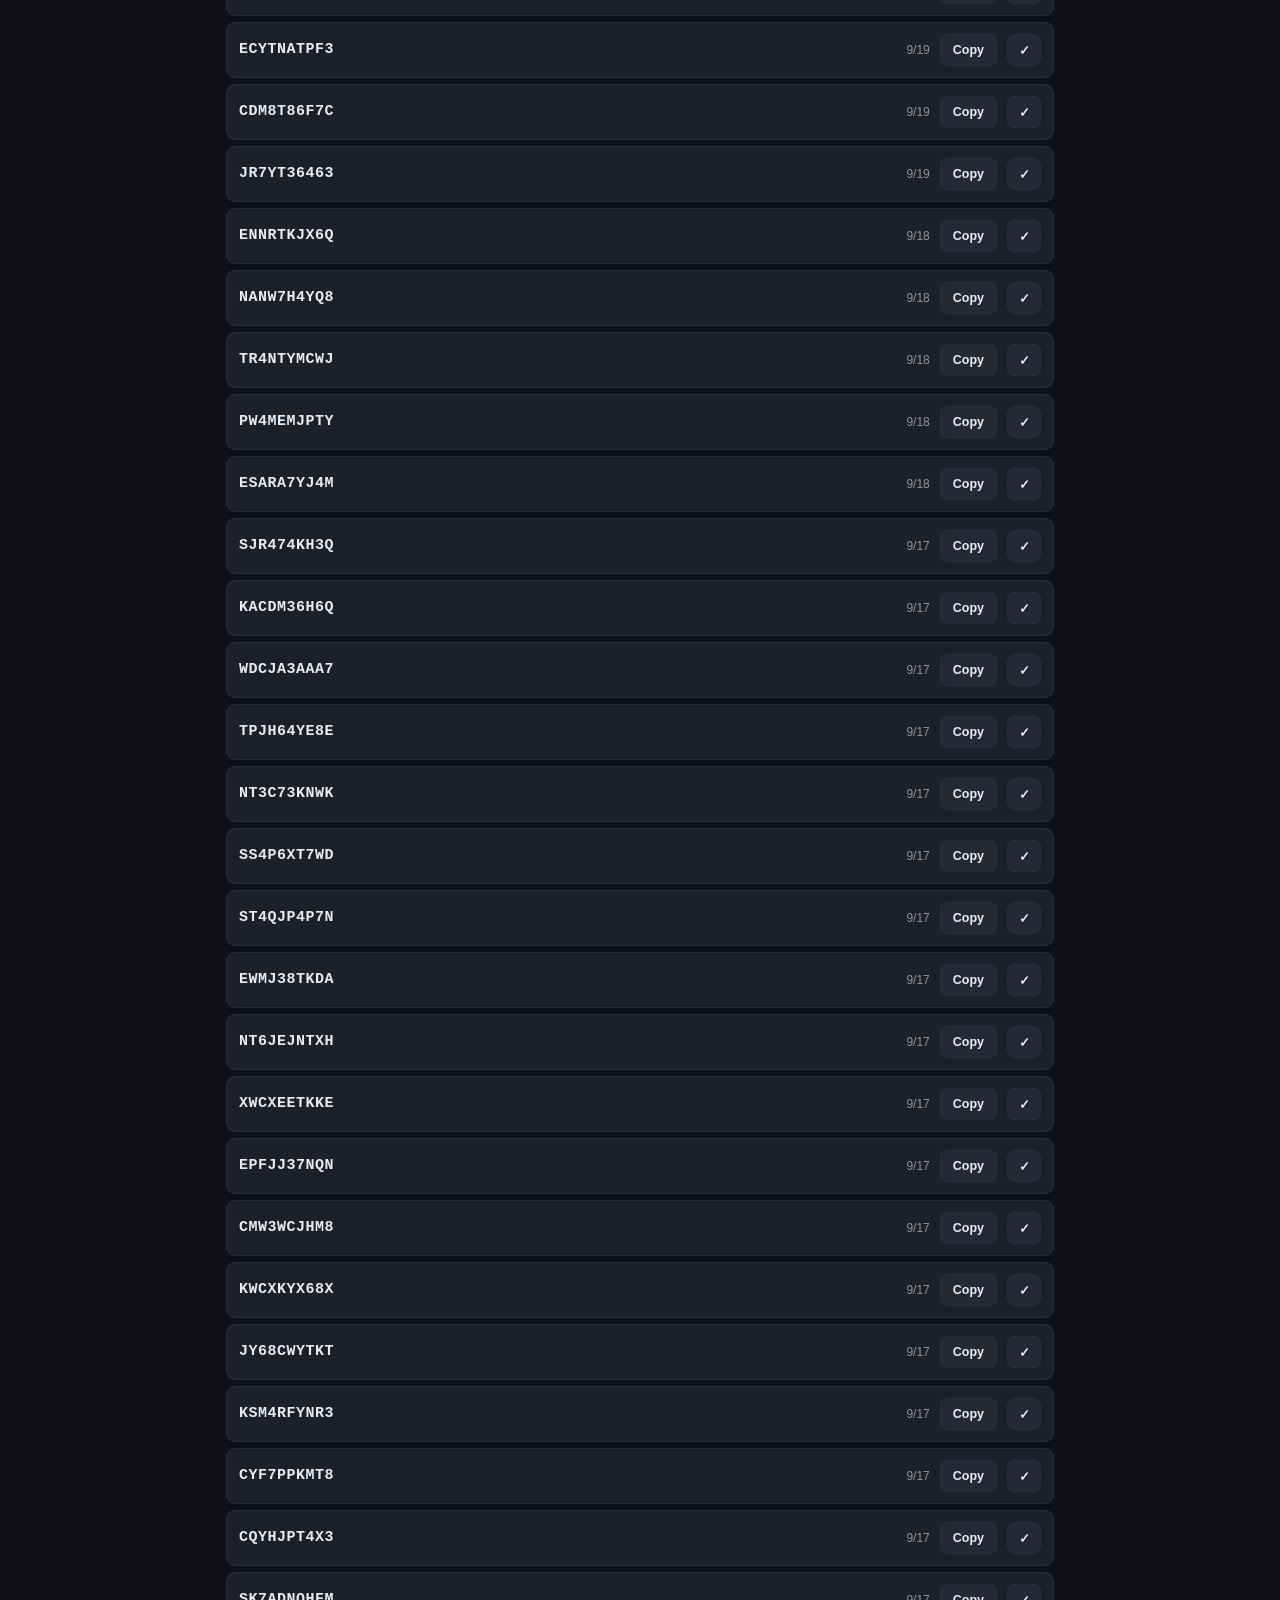
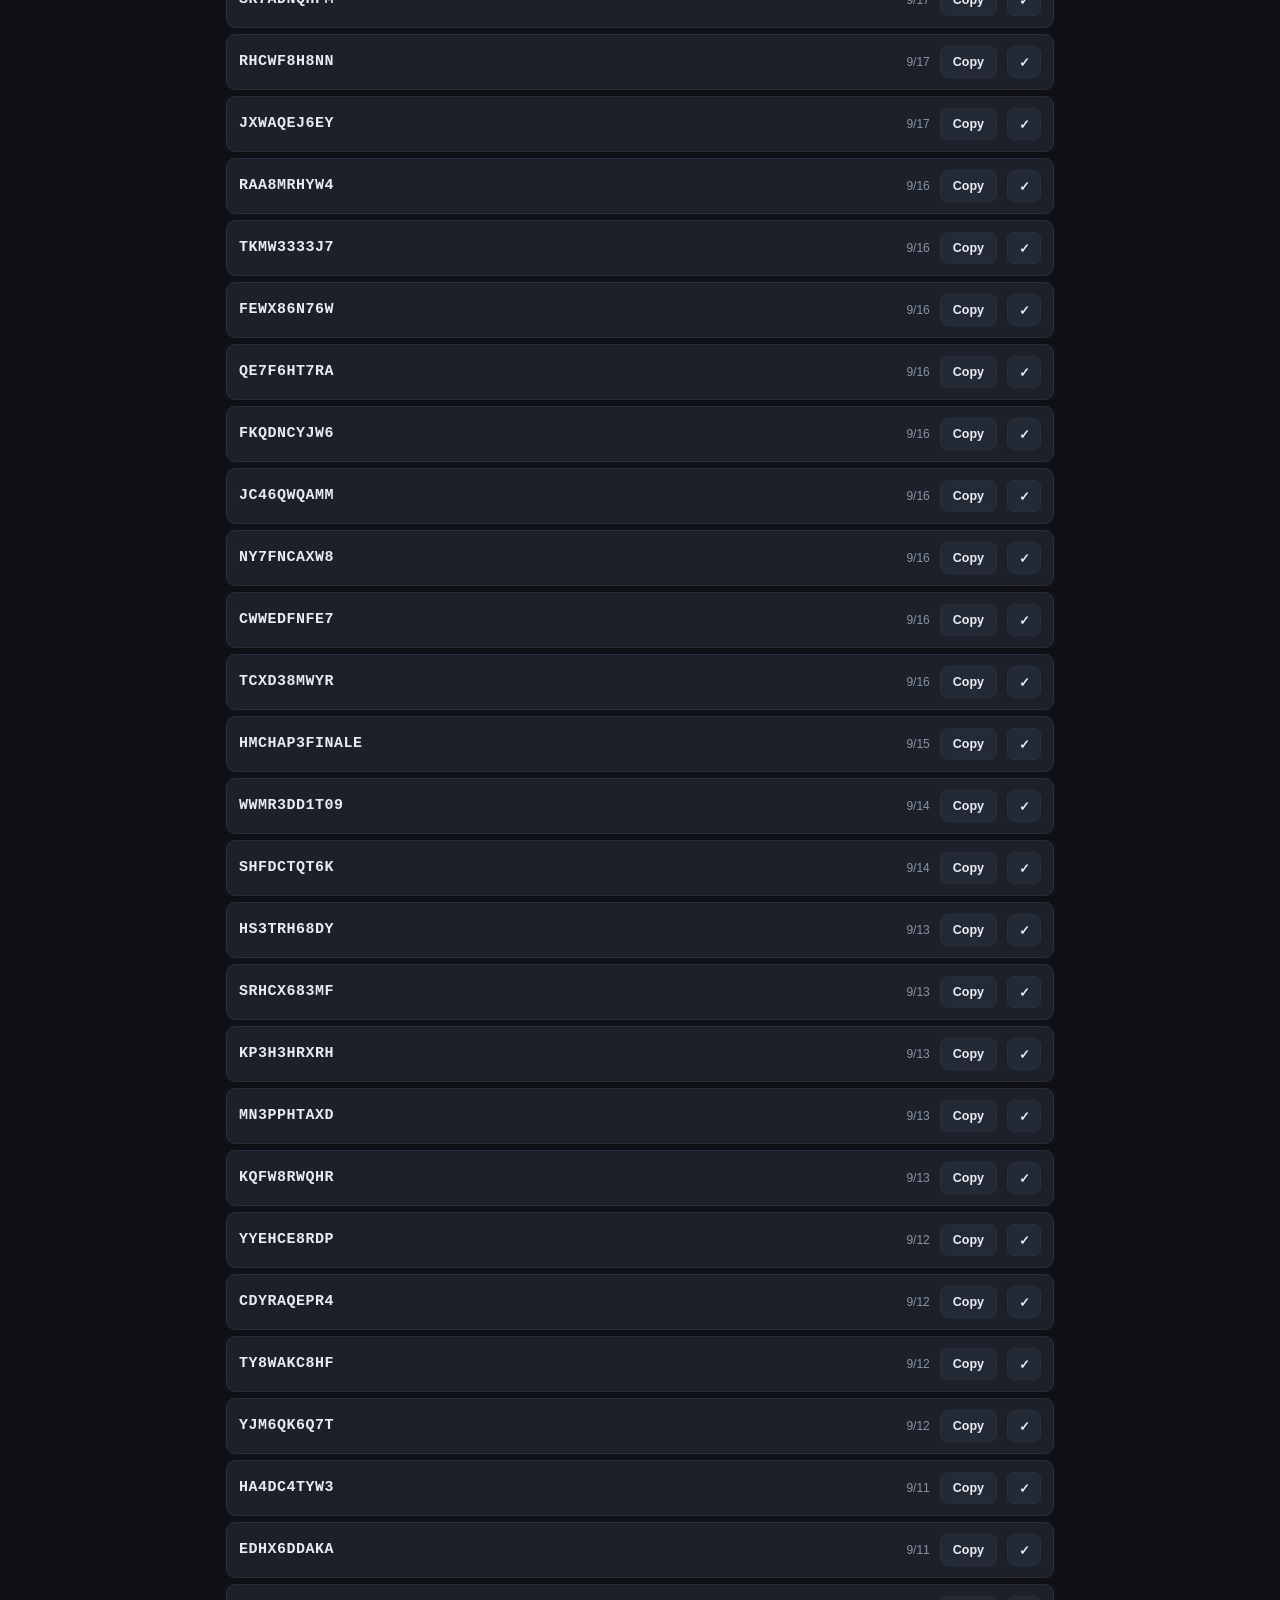
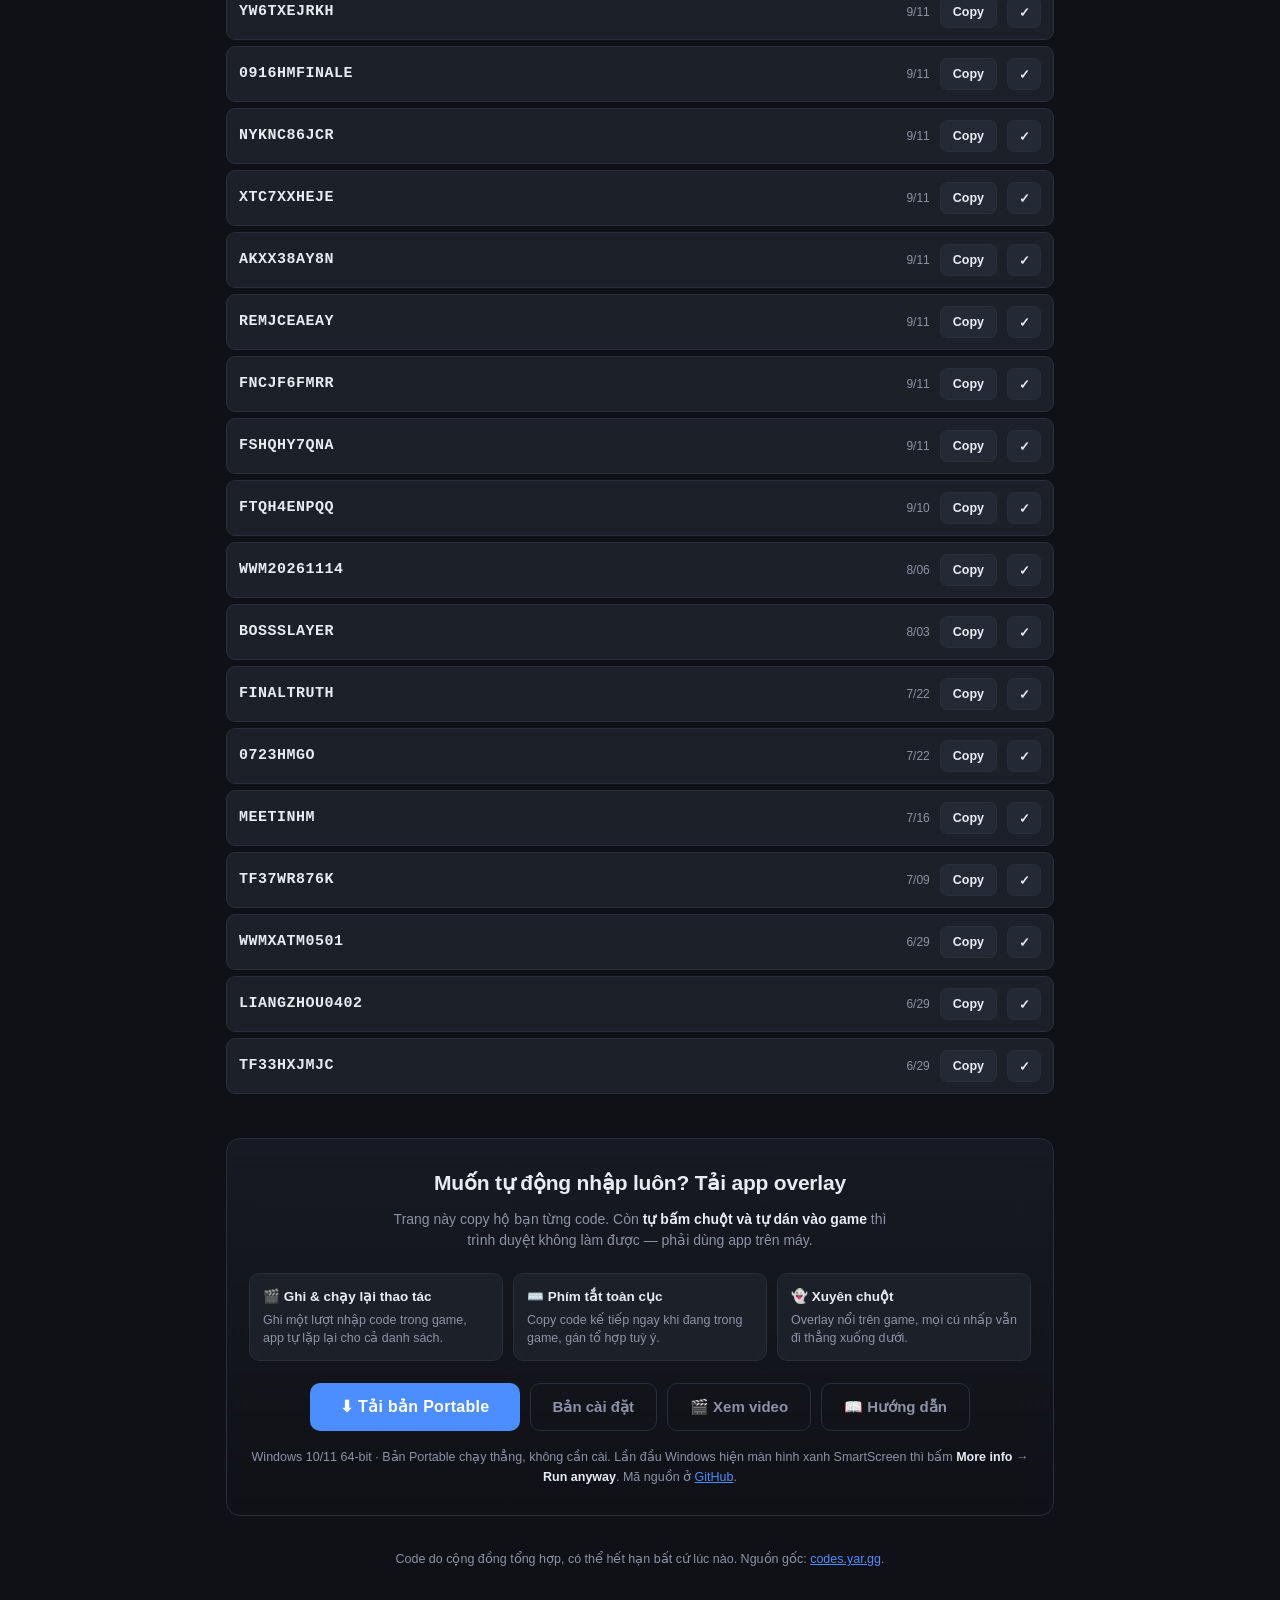
==== commit 6d0aa532: "Them video huong dan 65 giay quay tu app that - Kich ban dieu khien app that qua IPC, chup 2207 khun" ====
--- a/index.html
+++ b/index.html
@@ -73,6 +73,7 @@
     <div class="dl-btns">
       <a class="cta" id="dl-portable" href="#" target="_blank" rel="noopener noreferrer">⬇ Tải bản Portable</a>
       <a class="ghost lg" id="dl-setup" href="#" target="_blank" rel="noopener noreferrer">Bản cài đặt</a>
+      <a class="ghost lg" href="huong-dan.html#video">🎬 Xem video</a>
       <a class="ghost lg" href="huong-dan.html">📖 Hướng dẫn</a>
     </div>
 
--- a/css/style.css
+++ b/css/style.css
@@ -678,3 +678,37 @@
 .top-link { color: var(--fg-dim); text-decoration: none; font-size: 13px; }
 .top-link:hover { color: var(--accent); }
 @media (max-width: 600px) { .top-right .stat.dim { display: none; } }
+
+/* Thuoc tinh width/height tren the <img> da tu tinh ty le, chi can nen toi
+   de khung khong nhap nhay trong luc anh dang tai */
+.g-step figure img { background: #12141a; }
+
+/* ---------- Video huong dan ---------- */
+
+.g-video {
+  margin: 8px 0 6px;
+  padding: 22px;
+  border: 1px solid var(--line);
+  border-radius: 14px;
+  background: linear-gradient(180deg, var(--bg-soft), var(--bg));
+  text-align: center;
+  scroll-margin-top: 70px;
+}
+.g-video h2 { font-size: 19px; font-weight: 700; letter-spacing: -0.2px; }
+.g-video-sub { margin-top: 7px; font-size: 13.5px; color: var(--fg-dim); }
+.g-video video {
+  display: block;
+  width: 100%;
+  max-width: 340px;
+  height: auto;
+  margin: 18px auto 0;
+  border: 1px solid var(--line);
+  border-radius: 12px;
+  background: #0b0d12;
+}
+.g-video .g-note { margin-top: 14px; }
+
+@media (max-width: 600px) {
+  .g-video { padding: 16px 12px; }
+  .g-video video { max-width: 100%; }
+}
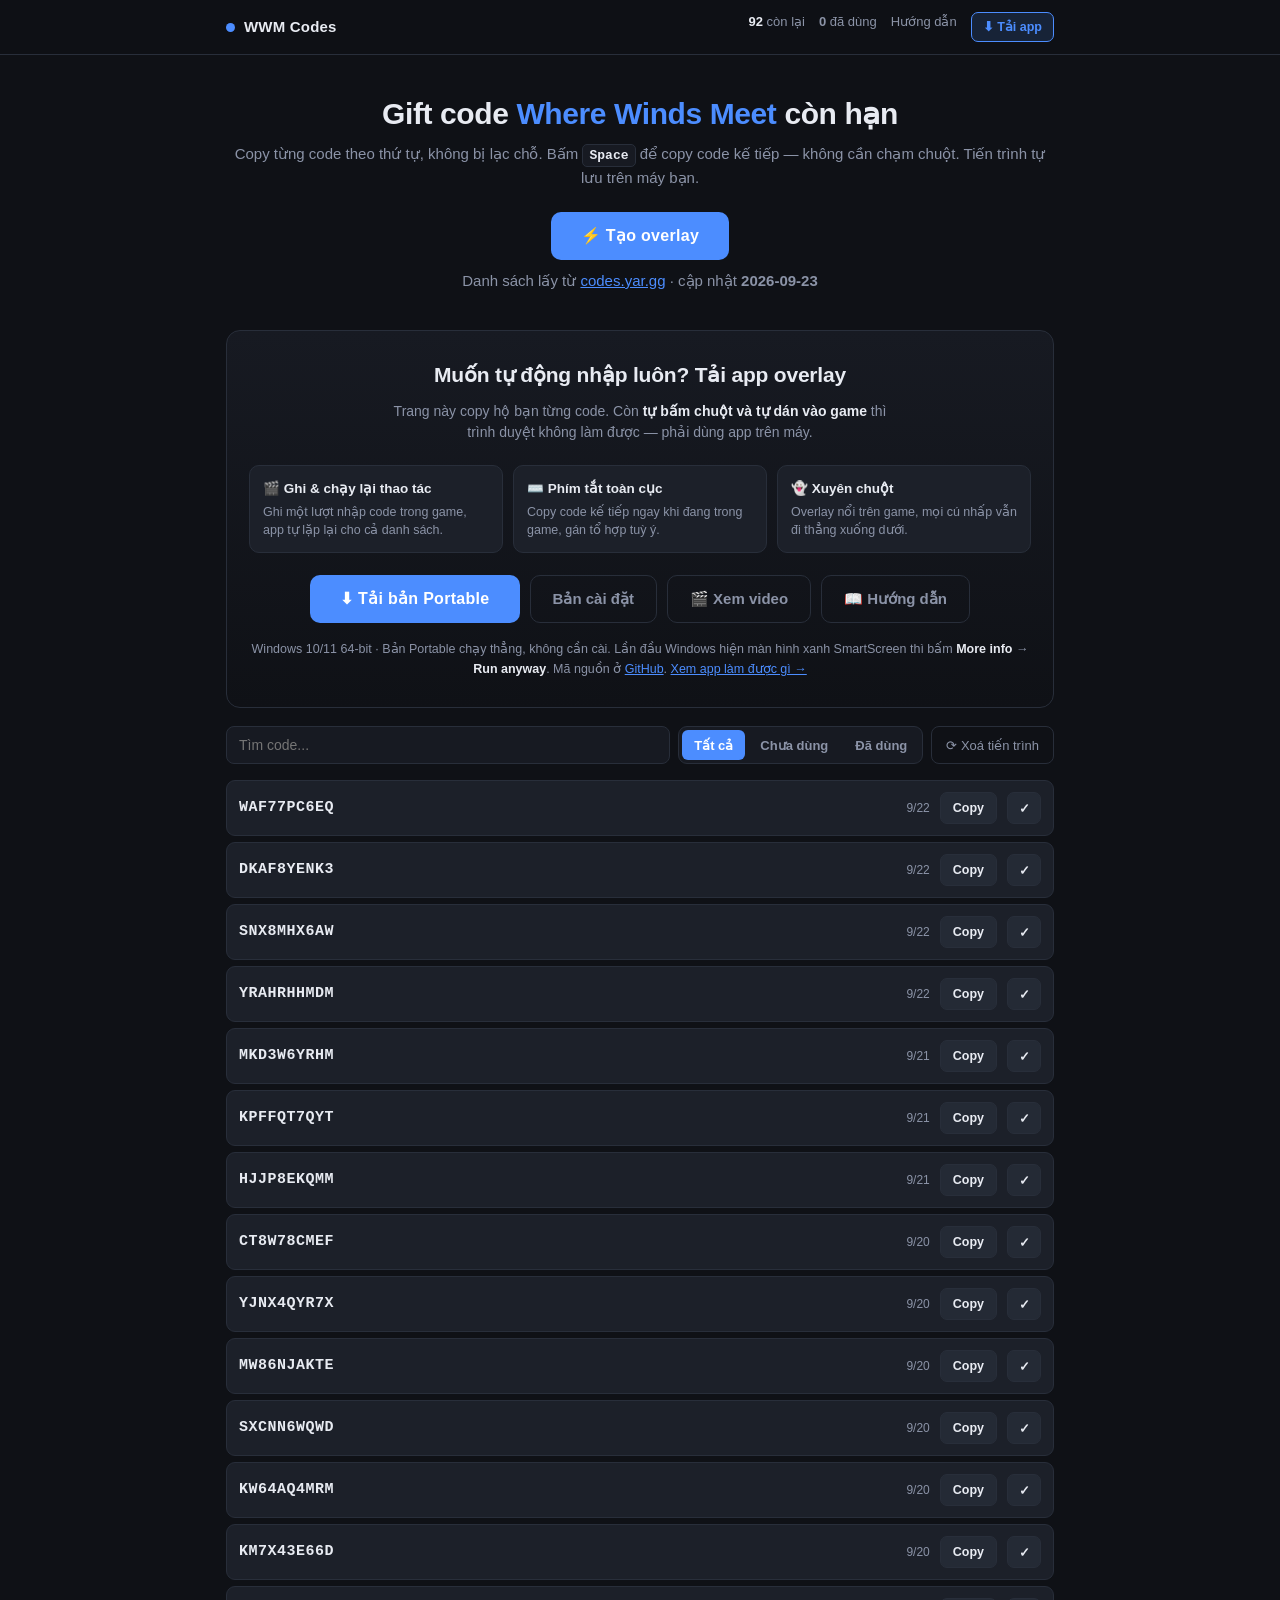
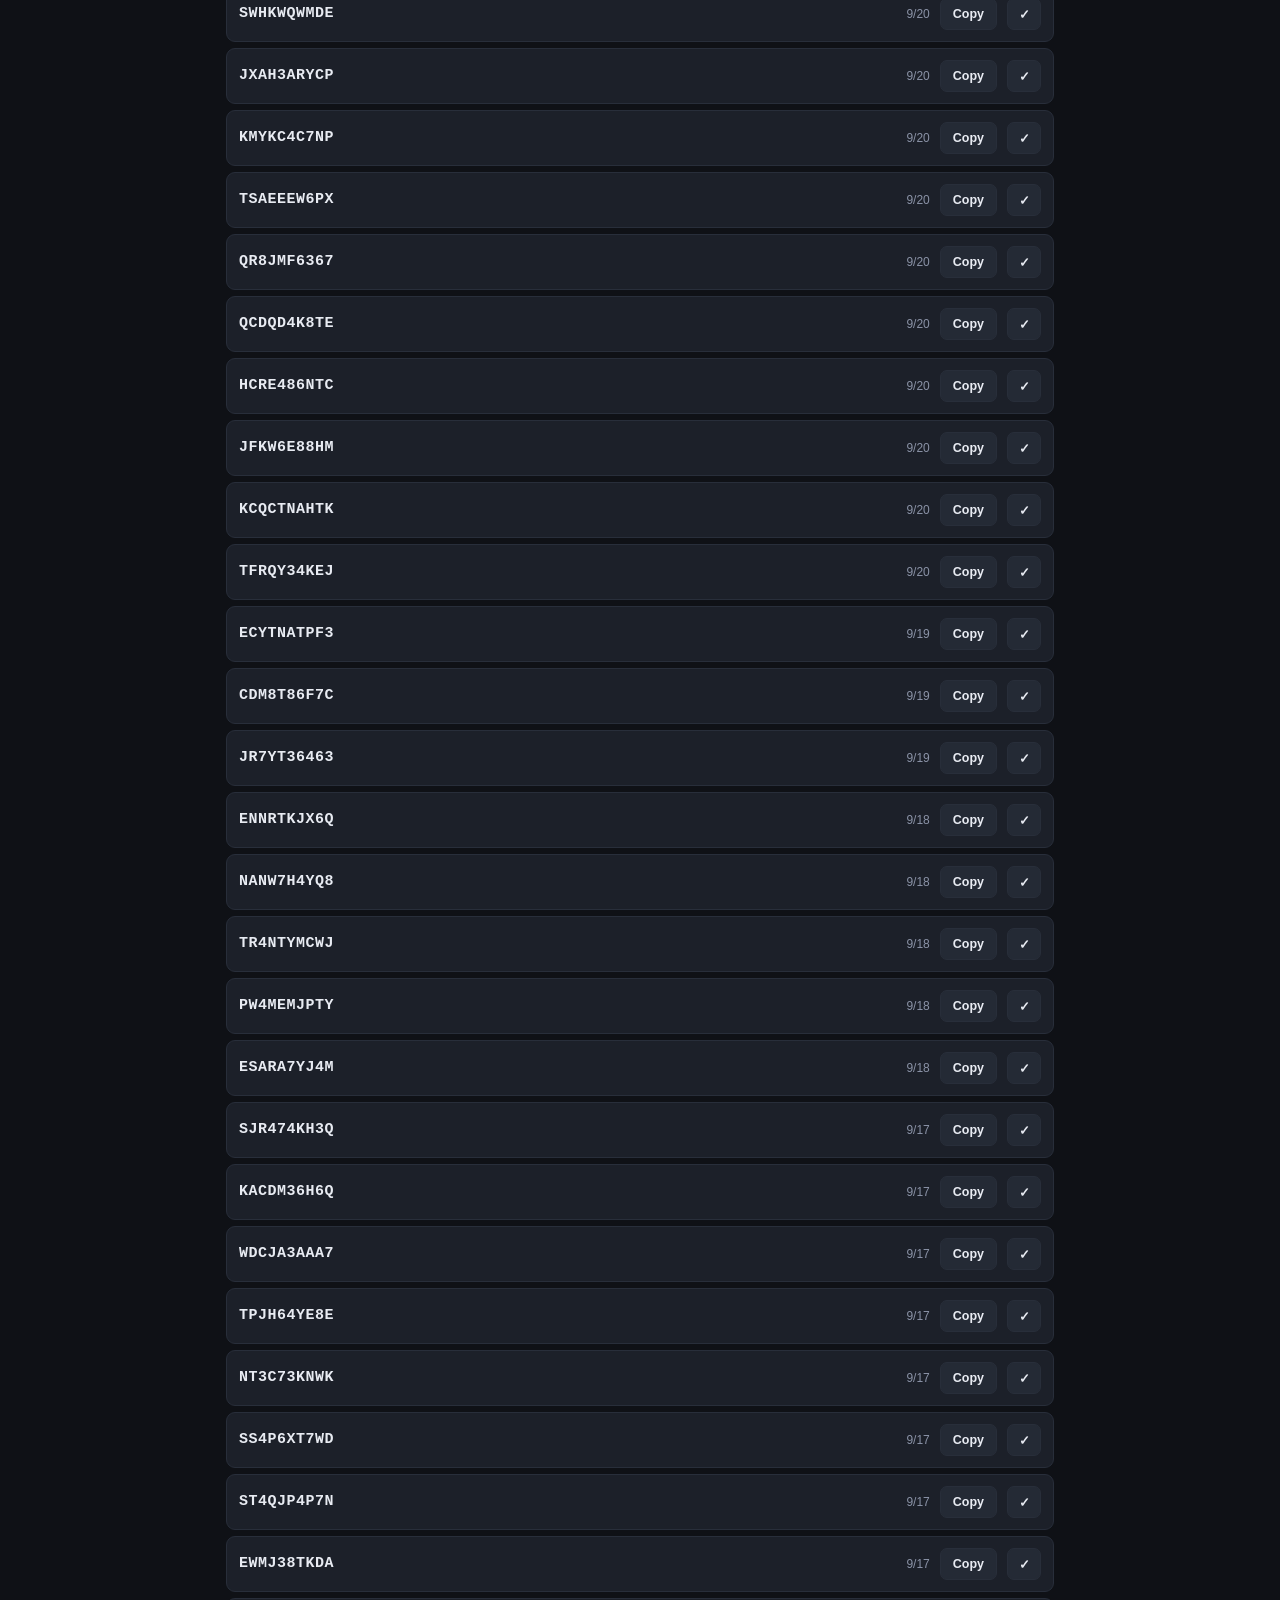
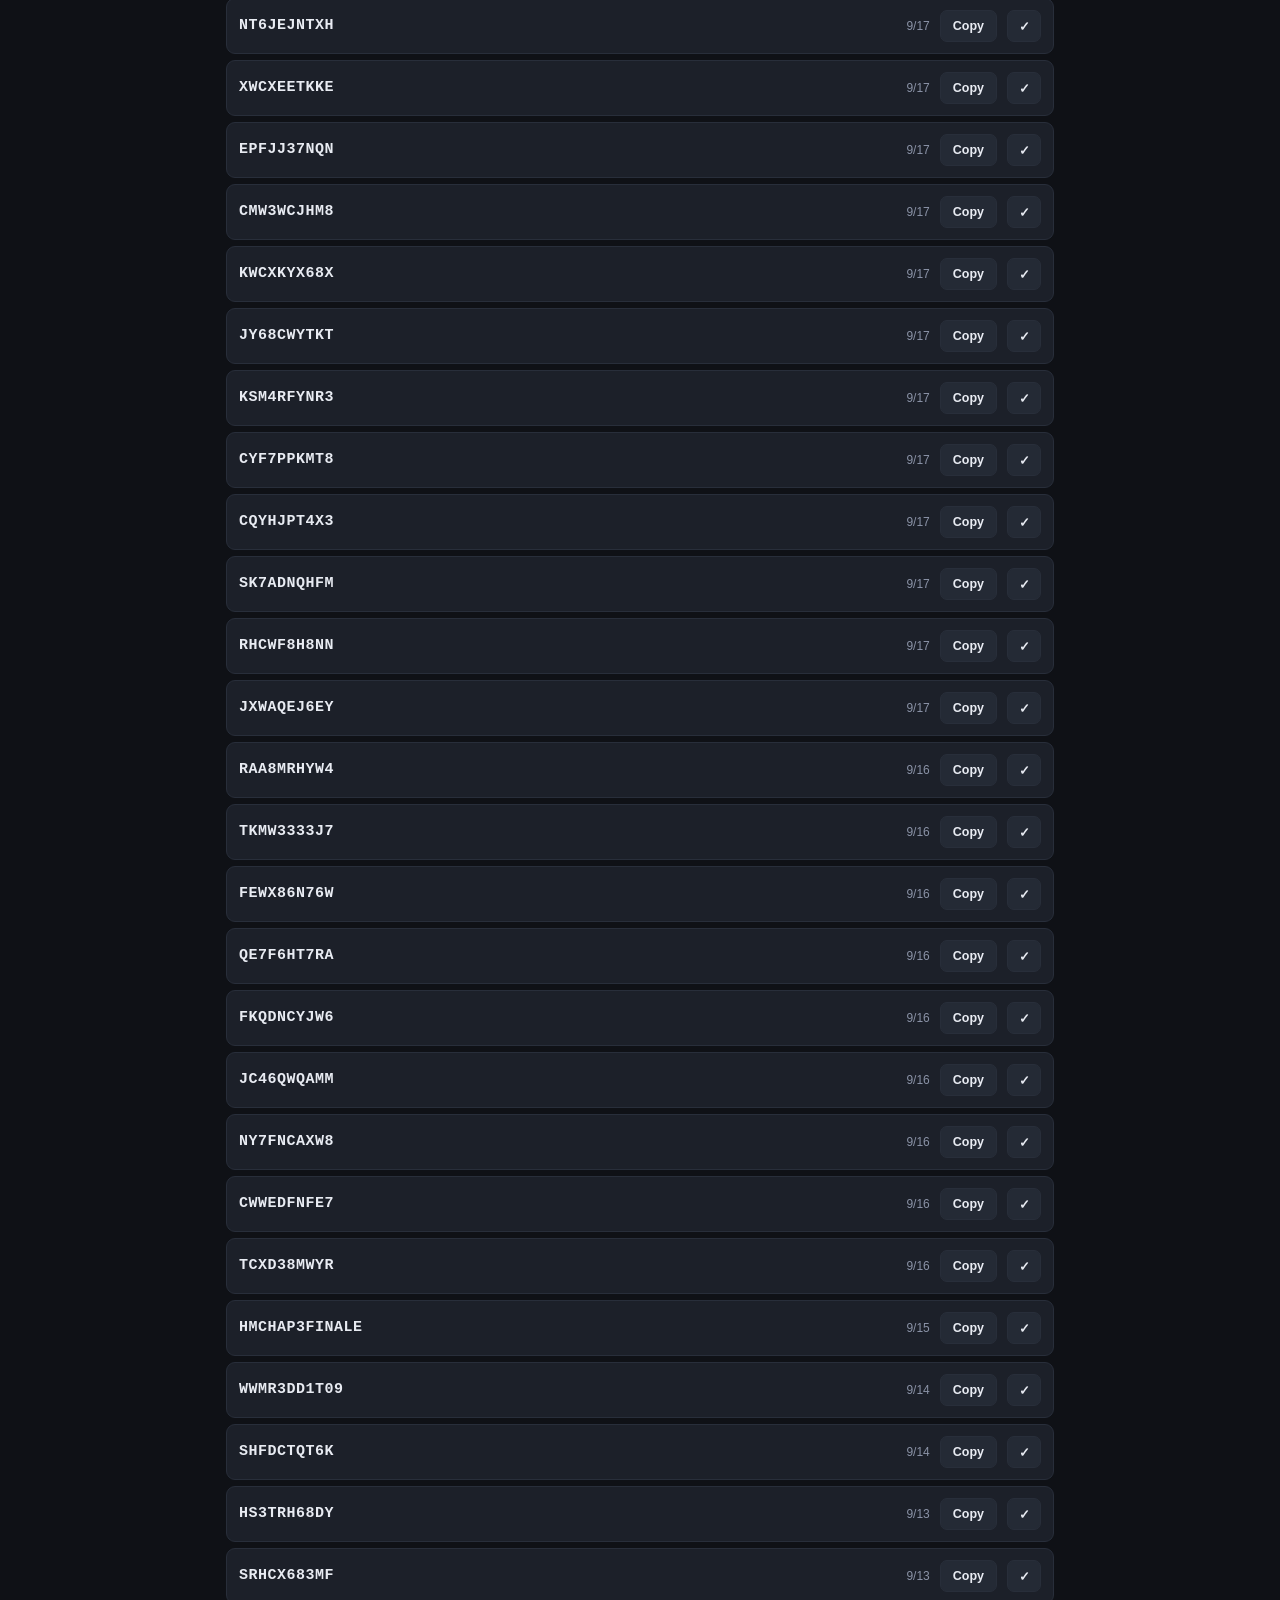
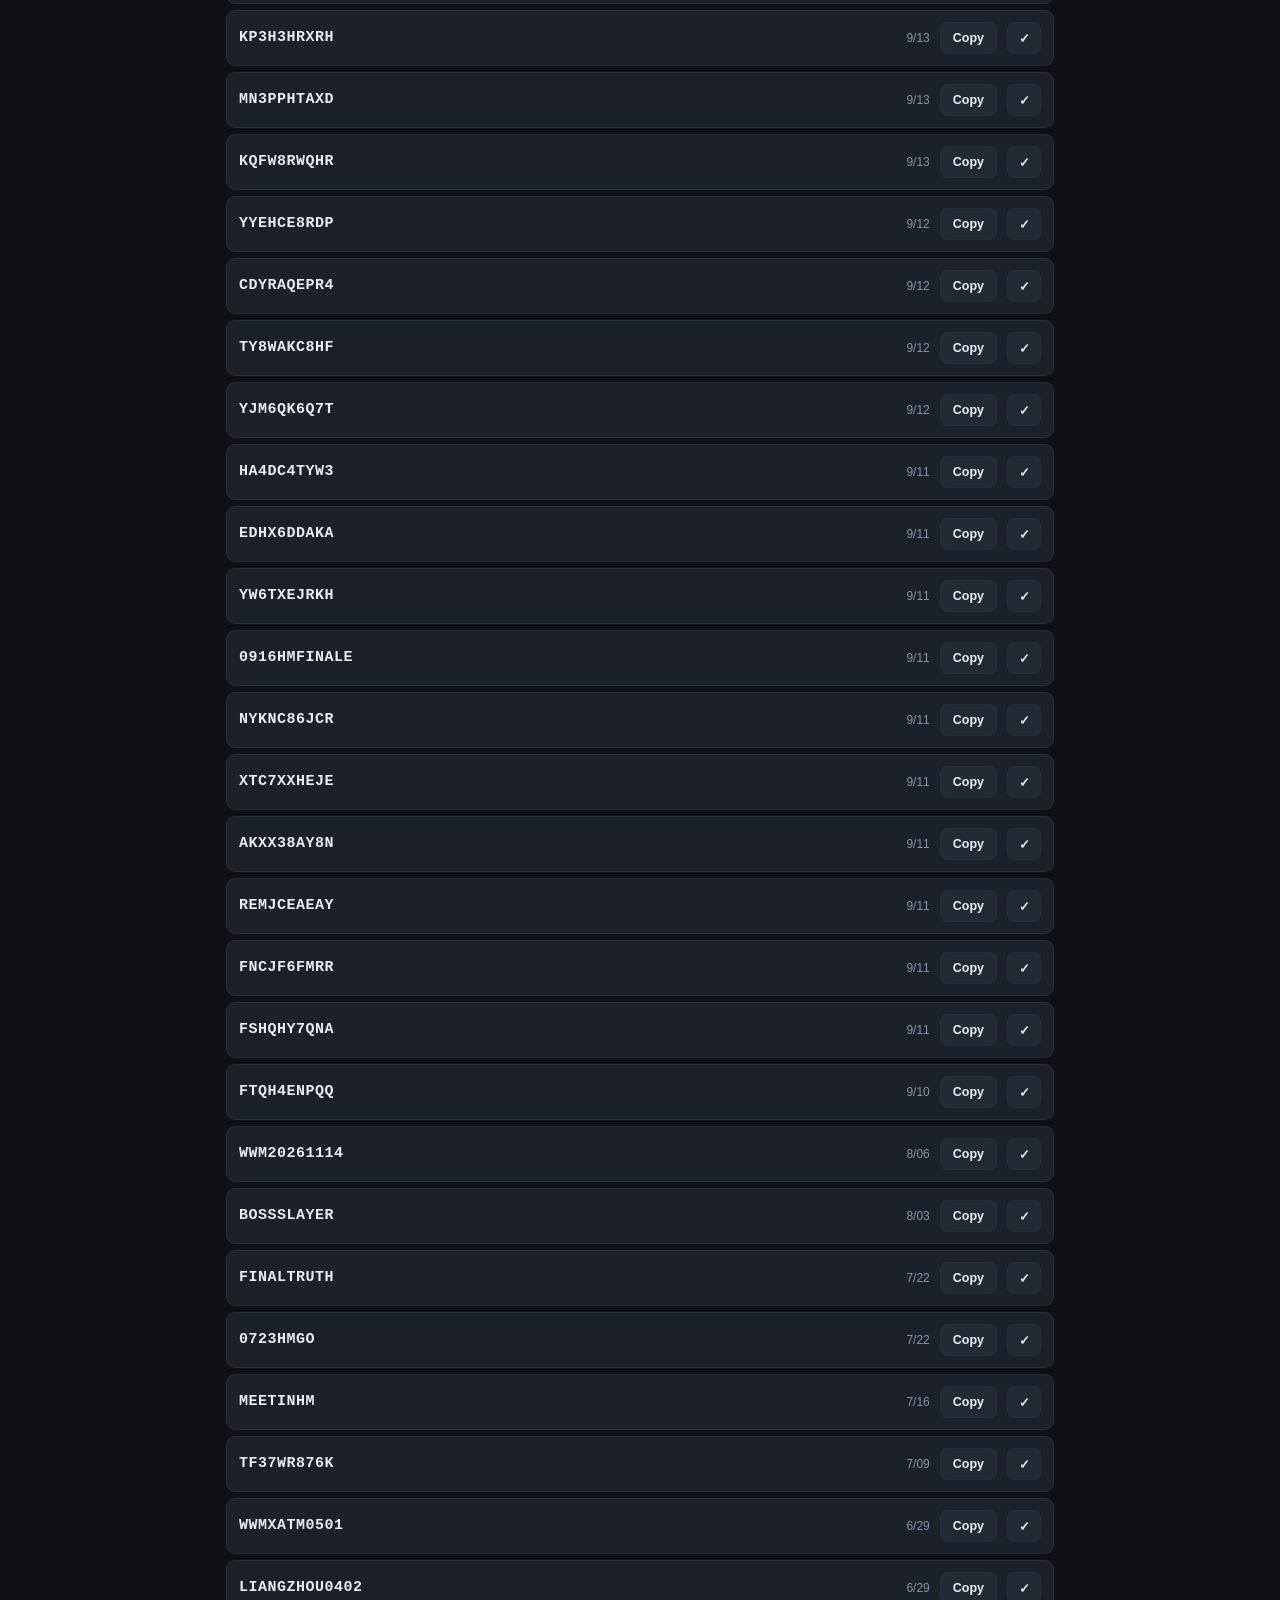
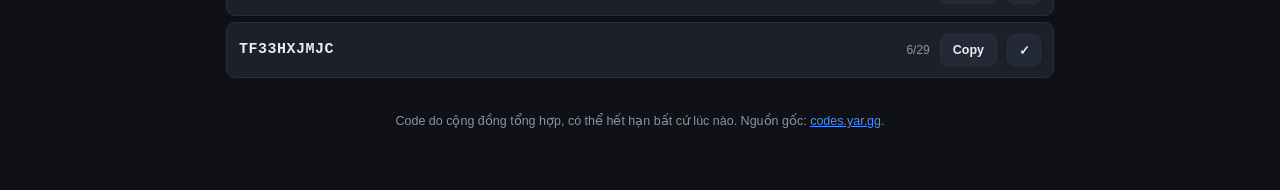
==== commit 11788688: "Cap nhat 92 code moi, dua khoi tai app len dau trang - Lay lai danh sach tu codes.yar.gg: 89 -> 92 c" ====
--- a/index.html
+++ b/index.html
@@ -19,6 +19,7 @@
       <span class="stat"><b id="stat-left">0</b> còn lại</span>
       <span class="stat dim"><b id="stat-used">0</b> đã dùng</span>
       <a href="huong-dan.html" class="top-link">Hướng dẫn</a>
+      <a href="#download" class="top-dl">⬇ Tải app</a>
     </div>
   </div>
 </header>
@@ -34,19 +35,6 @@
       · cập nhật <b id="updated">—</b>
     </p>
   </section>
-
-  <section class="toolbar">
-    <input id="search" type="search" placeholder="Tìm code..." autocomplete="off" />
-    <div class="tabs" id="tabs">
-      <button class="tab on" data-f="all">Tất cả</button>
-      <button class="tab" data-f="unused">Chưa dùng</button>
-      <button class="tab" data-f="used">Đã dùng</button>
-    </div>
-    <button id="btn-reset" class="ghost">⟳ Xoá tiến trình</button>
-  </section>
-
-  <section id="list" class="list"></section>
-  <p id="empty" class="empty hidden">Không có code nào khớp.</p>
 
   <section class="dl" id="download">
     <h2>Muốn tự động nhập luôn? Tải app overlay</h2>
@@ -81,8 +69,23 @@
       Windows 10/11 64-bit · Bản Portable chạy thẳng, không cần cài.
       Lần đầu Windows hiện màn hình xanh SmartScreen thì bấm <b>More info</b> → <b>Run anyway</b>.
       Mã nguồn ở <a id="dl-repo" href="#" target="_blank" rel="noopener noreferrer">GitHub</a>.
+      <a href="huong-dan.html">Xem app làm được gì →</a>
     </p>
   </section>
+
+  <section class="toolbar">
+    <input id="search" type="search" placeholder="Tìm code..." autocomplete="off" />
+    <div class="tabs" id="tabs">
+      <button class="tab on" data-f="all">Tất cả</button>
+      <button class="tab" data-f="unused">Chưa dùng</button>
+      <button class="tab" data-f="used">Đã dùng</button>
+    </div>
+    <button id="btn-reset" class="ghost">⟳ Xoá tiến trình</button>
+  </section>
+
+  <section id="list" class="list"></section>
+  <p id="empty" class="empty hidden">Không có code nào khớp.</p>
+
 
 </main>
 
--- a/css/style.css
+++ b/css/style.css
@@ -712,3 +712,36 @@
   .g-video { padding: 16px 12px; }
   .g-video video { max-width: 100%; }
 }
+
+/* Nut tai o thanh tren cung - khoi phai cuon het danh sach code */
+.top-dl {
+  padding: 5px 11px;
+  border: 1px solid var(--accent);
+  border-radius: 7px;
+  background: var(--accent-soft);
+  color: var(--accent);
+  font-size: 12.5px;
+  font-weight: 700;
+  text-decoration: none;
+  white-space: nowrap;
+}
+.top-dl:hover { background: var(--accent); color: #fff; }
+
+/* Khoi tai nam gon hon khi o dau trang, de danh cho ngay danh sach code */
+.dl { margin-top: 10px; margin-bottom: 10px; scroll-margin-top: 66px; }
+
+@media (max-width: 600px) {
+  .top-right .stat { display: none; }
+  .top-link { display: none; }
+}
+
+/* Tren dien thoai, khoi tai da nam dau trang nen bo 3 the tinh nang cho gon,
+   nguoi dung toi day de lay code truoc da. Chi tiet van con o trang huong dan. */
+@media (max-width: 600px) {
+  .dl-grid { display: none; }
+  .dl { padding: 18px 14px; }
+  .dl h2 { font-size: 17px; }
+  .dl-lead { font-size: 13.5px; }
+  .dl-note { font-size: 12px; }
+  .dl-btns { gap: 8px; }
+}
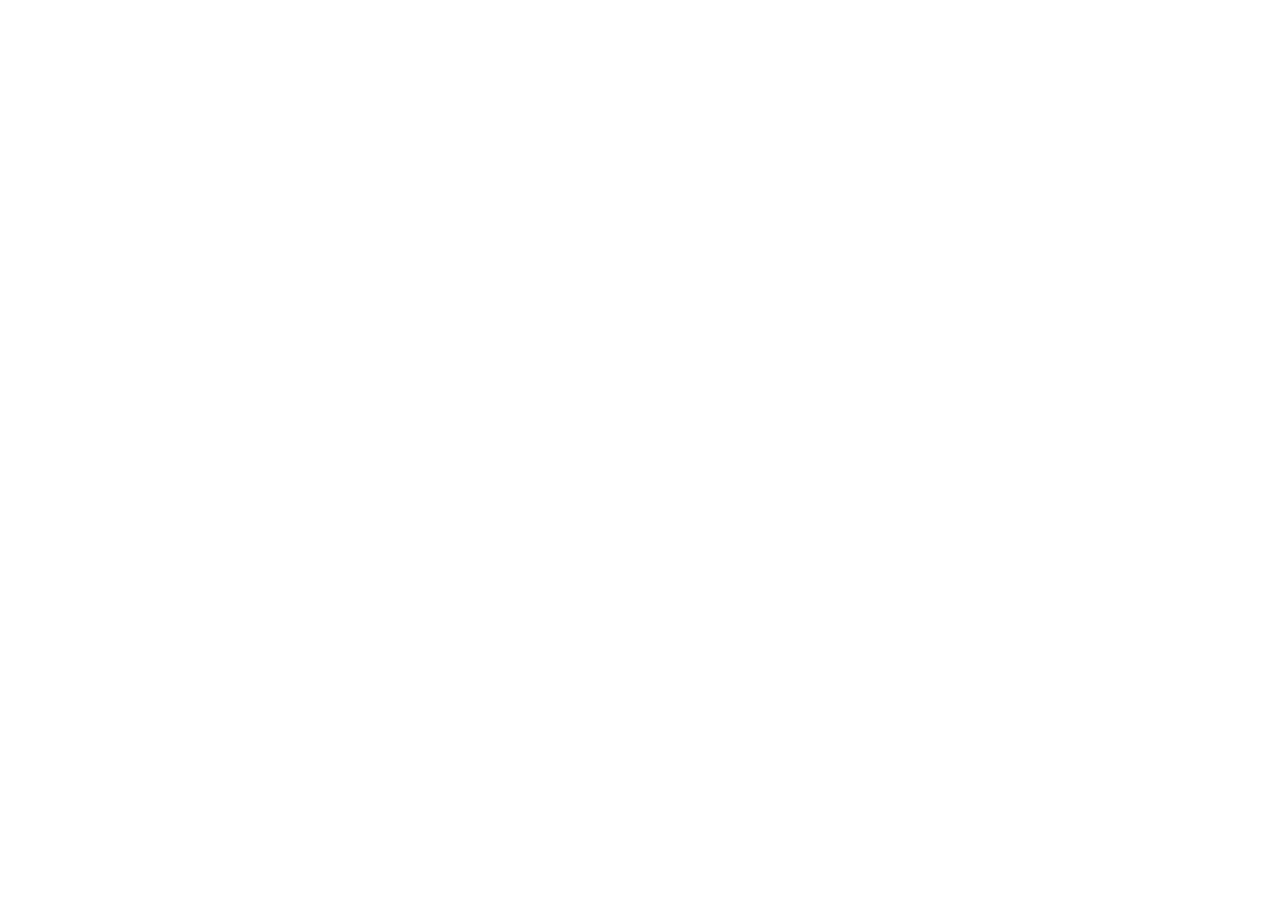
==== commit 9500eeaf: "Chuyen huong sang lunar-capital-tool/gift-code Co-Authored-By: Claude Opus 5.5 <noreply@anthropic.co" ====
--- a/index.html
+++ b/index.html
@@ -3,174 +3,12 @@
 <head>
 <meta charset="UTF-8" />
 <meta name="viewport" content="width=device-width, initial-scale=1" />
-<title>WWM Codes — Gift code Where Winds Meet còn hạn</title>
-<meta name="description" content="Danh sách gift code Where Winds Meet còn hạn. Copy từng code theo thứ tự bằng overlay, tự lưu tiến trình." />
-<link rel="stylesheet" href="css/style.css" />
+<title>WWM Codes đã chuyển nhà</title>
+<meta http-equiv="refresh" content="0; url=https://huytran19.github.io/lunar-capital-tool/gift-code/" />
+<link rel="canonical" href="https://huytran19.github.io/lunar-capital-tool/gift-code/" />
+<script>location.replace("https://huytran19.github.io/lunar-capital-tool/gift-code/" + location.hash);</script>
 </head>
-<body>
-
-<header class="top">
-  <div class="wrap top-in">
-    <div class="brand">
-      <span class="dot"></span>
-      <b>WWM Codes</b>
-    </div>
-    <div class="top-right">
-      <span class="stat"><b id="stat-left">0</b> còn lại</span>
-      <span class="stat dim"><b id="stat-used">0</b> đã dùng</span>
-      <a href="huong-dan.html" class="top-link">Hướng dẫn</a>
-      <a href="#download" class="top-dl">⬇ Tải app</a>
-    </div>
-  </div>
-</header>
-
-<main class="wrap">
-
-  <section class="hero">
-    <h1>Gift code <span>Where Winds Meet</span> còn hạn</h1>
-    <p>Copy từng code theo thứ tự, không bị lạc chỗ. Bấm <b class="kbd">Space</b> để copy code kế tiếp — không cần chạm chuột. Tiến trình tự lưu trên máy bạn.</p>
-    <button id="btn-start" class="cta">⚡ Tạo overlay</button>
-    <p class="src">
-      Danh sách lấy từ <a href="https://codes.yar.gg/" target="_blank" rel="noopener noreferrer">codes.yar.gg</a>
-      · cập nhật <b id="updated">—</b>
-    </p>
-  </section>
-
-  <section class="dl" id="download">
-    <h2>Muốn tự động nhập luôn? Tải app overlay</h2>
-    <p class="dl-lead">
-      Trang này copy hộ bạn từng code. Còn <b>tự bấm chuột và tự dán vào game</b> thì trình duyệt
-      không làm được — phải dùng app trên máy.
-    </p>
-
-    <div class="dl-grid">
-      <div class="dl-feat">
-        <b>🎬 Ghi &amp; chạy lại thao tác</b>
-        <span>Ghi một lượt nhập code trong game, app tự lặp lại cho cả danh sách.</span>
-      </div>
-      <div class="dl-feat">
-        <b>⌨️ Phím tắt toàn cục</b>
-        <span>Copy code kế tiếp ngay khi đang trong game, gán tổ hợp tuỳ ý.</span>
-      </div>
-      <div class="dl-feat">
-        <b>👻 Xuyên chuột</b>
-        <span>Overlay nổi trên game, mọi cú nhấp vẫn đi thẳng xuống dưới.</span>
-      </div>
-    </div>
-
-    <div class="dl-btns">
-      <a class="cta" id="dl-portable" href="#" target="_blank" rel="noopener noreferrer">⬇ Tải bản Portable</a>
-      <a class="ghost lg" id="dl-setup" href="#" target="_blank" rel="noopener noreferrer">Bản cài đặt</a>
-      <a class="ghost lg" href="huong-dan.html#video">🎬 Xem video</a>
-      <a class="ghost lg" href="huong-dan.html">📖 Hướng dẫn</a>
-    </div>
-
-    <p class="dl-note">
-      Windows 10/11 64-bit · Bản Portable chạy thẳng, không cần cài.
-      Lần đầu Windows hiện màn hình xanh SmartScreen thì bấm <b>More info</b> → <b>Run anyway</b>.
-      Mã nguồn ở <a id="dl-repo" href="#" target="_blank" rel="noopener noreferrer">GitHub</a>.
-      <a href="huong-dan.html">Xem app làm được gì →</a>
-    </p>
-  </section>
-
-  <section class="toolbar">
-    <input id="search" type="search" placeholder="Tìm code..." autocomplete="off" />
-    <div class="tabs" id="tabs">
-      <button class="tab on" data-f="all">Tất cả</button>
-      <button class="tab" data-f="unused">Chưa dùng</button>
-      <button class="tab" data-f="used">Đã dùng</button>
-    </div>
-    <button id="btn-reset" class="ghost">⟳ Xoá tiến trình</button>
-  </section>
-
-  <section id="list" class="list"></section>
-  <p id="empty" class="empty hidden">Không có code nào khớp.</p>
-
-
-</main>
-
-<footer class="foot wrap">
-  <p>Code do cộng đồng tổng hợp, có thể hết hạn bất cứ lúc nào. Nguồn gốc:
-    <a href="https://codes.yar.gg/" target="_blank" rel="noopener noreferrer">codes.yar.gg</a>.</p>
-</footer>
-
-<!-- Hộp chọn chế độ -->
-<div id="picker" class="modal hidden">
-  <div class="modal-box">
-    <div class="modal-head">
-      <b>Tạo overlay</b>
-      <button class="x" data-close>✕</button>
-    </div>
-    <div class="modal-body">
-      <button class="pick" id="pick-all">
-        <b>Toàn bộ code còn hạn</b>
-        <span>Nạp sẵn <i id="pick-n">0</i> code vào overlay, copy lần lượt từ trên xuống.</span>
-      </button>
-      <button class="pick" id="pick-manual">
-        <b>Ô trống — tự nhập</b>
-        <span>Dán danh sách code của riêng bạn, mỗi dòng một code.</span>
-      </button>
-    </div>
-  </div>
-</div>
-
-<!-- Ô tự nhập -->
-<div id="manual" class="modal hidden">
-  <div class="modal-box">
-    <div class="modal-head">
-      <b>Tự nhập code</b>
-      <button class="x" data-close>✕</button>
-    </div>
-    <div class="modal-body">
-      <textarea id="manual-input" spellcheck="false"
-        placeholder="Mỗi dòng một code.&#10;&#10;Ví dụ:&#10;ABCD1234&#10;WXYZ5678"></textarea>
-      <div class="manual-bar">
-        <span id="manual-count">0 code</span>
-        <button id="manual-go" class="cta sm" disabled>Tạo overlay</button>
-      </div>
-    </div>
-  </div>
-</div>
-
-<!-- OVERLAY -->
-<div id="overlay" class="overlay hidden">
-  <div class="ov-head">
-    <span class="ov-title">Overlay</span>
-    <span id="ov-progress" class="ov-prog">0 / 0</span>
-    <button id="ov-min" class="x" title="Thu gọn">–</button>
-    <button id="ov-close" class="x" title="Đóng">✕</button>
-  </div>
-
-  <div class="ov-body">
-    <button id="ov-current" class="ov-current">
-      <span id="ov-code">—</span>
-      <small>Bấm để copy và sang code tiếp theo</small>
-    </button>
-
-    <div class="ov-track"><div id="ov-fill" class="ov-fill"></div></div>
-
-    <div id="ov-list" class="ov-list"></div>
-
-    <div id="ov-done" class="ov-done hidden">
-      <div class="tick">✓</div>
-      <b>XONG</b>
-      <span>Đã copy hết tất cả các code</span>
-    </div>
-
-    <div class="ov-foot">
-      <button id="ov-undo" class="ghost sm">↶ Hoàn tác</button>
-      <button id="ov-restart" class="ghost sm">⟳ Làm lại</button>
-    </div>
-
-    <p class="ov-keys">
-      <b>Space</b> copy &amp; sang code sau · <b id="k-undo">Ctrl+Z</b> hoàn tác · <b>Esc</b> đóng
-    </p>
-  </div>
-</div>
-
-<div id="toast" class="toast"></div>
-
-<script src="js/codes-data.js"></script>
-<script src="js/app.js"></script>
+<body style="font-family:system-ui,sans-serif;background:#111;color:#eee;text-align:center;padding:40px 16px">
+<p>Trang gift code đã chuyển sang <a style="color:#7aa7ff" href="https://huytran19.github.io/lunar-capital-tool/gift-code/">https://huytran19.github.io/lunar-capital-tool/gift-code/</a></p>
 </body>
 </html>
